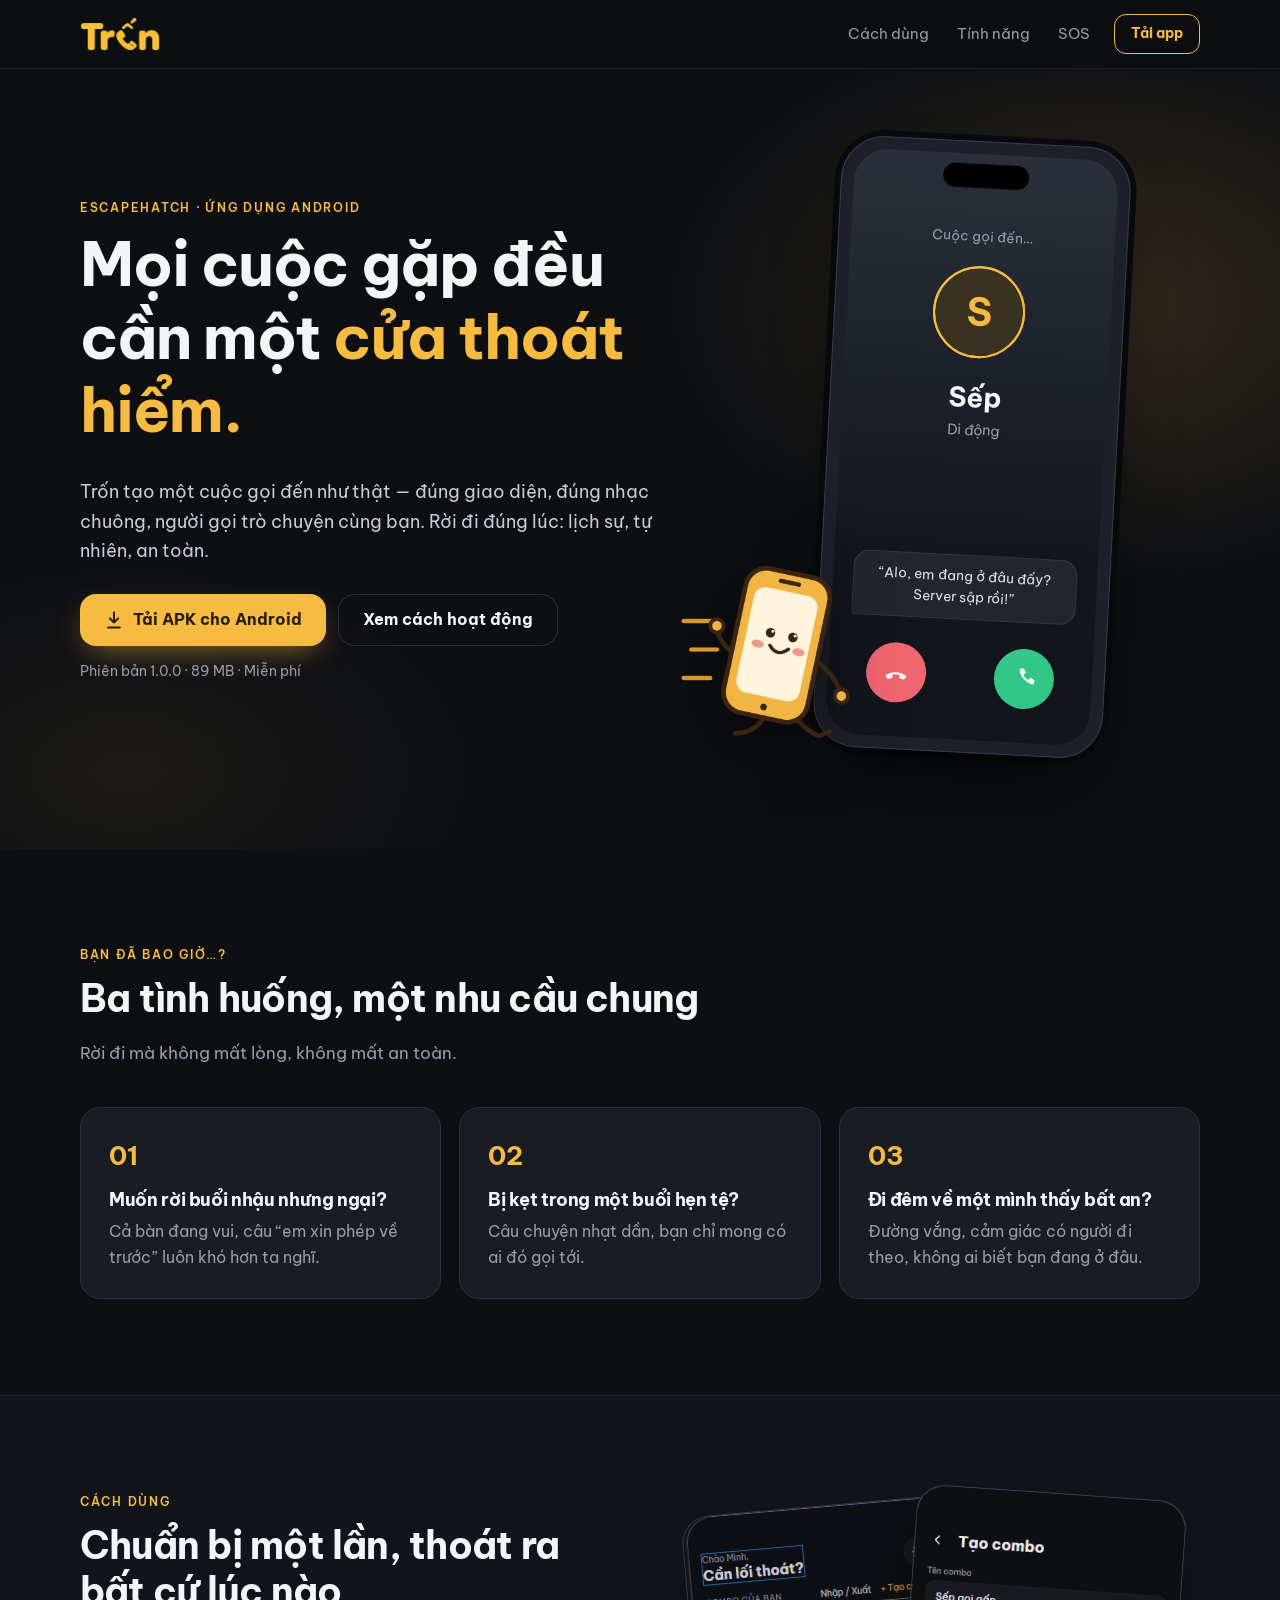
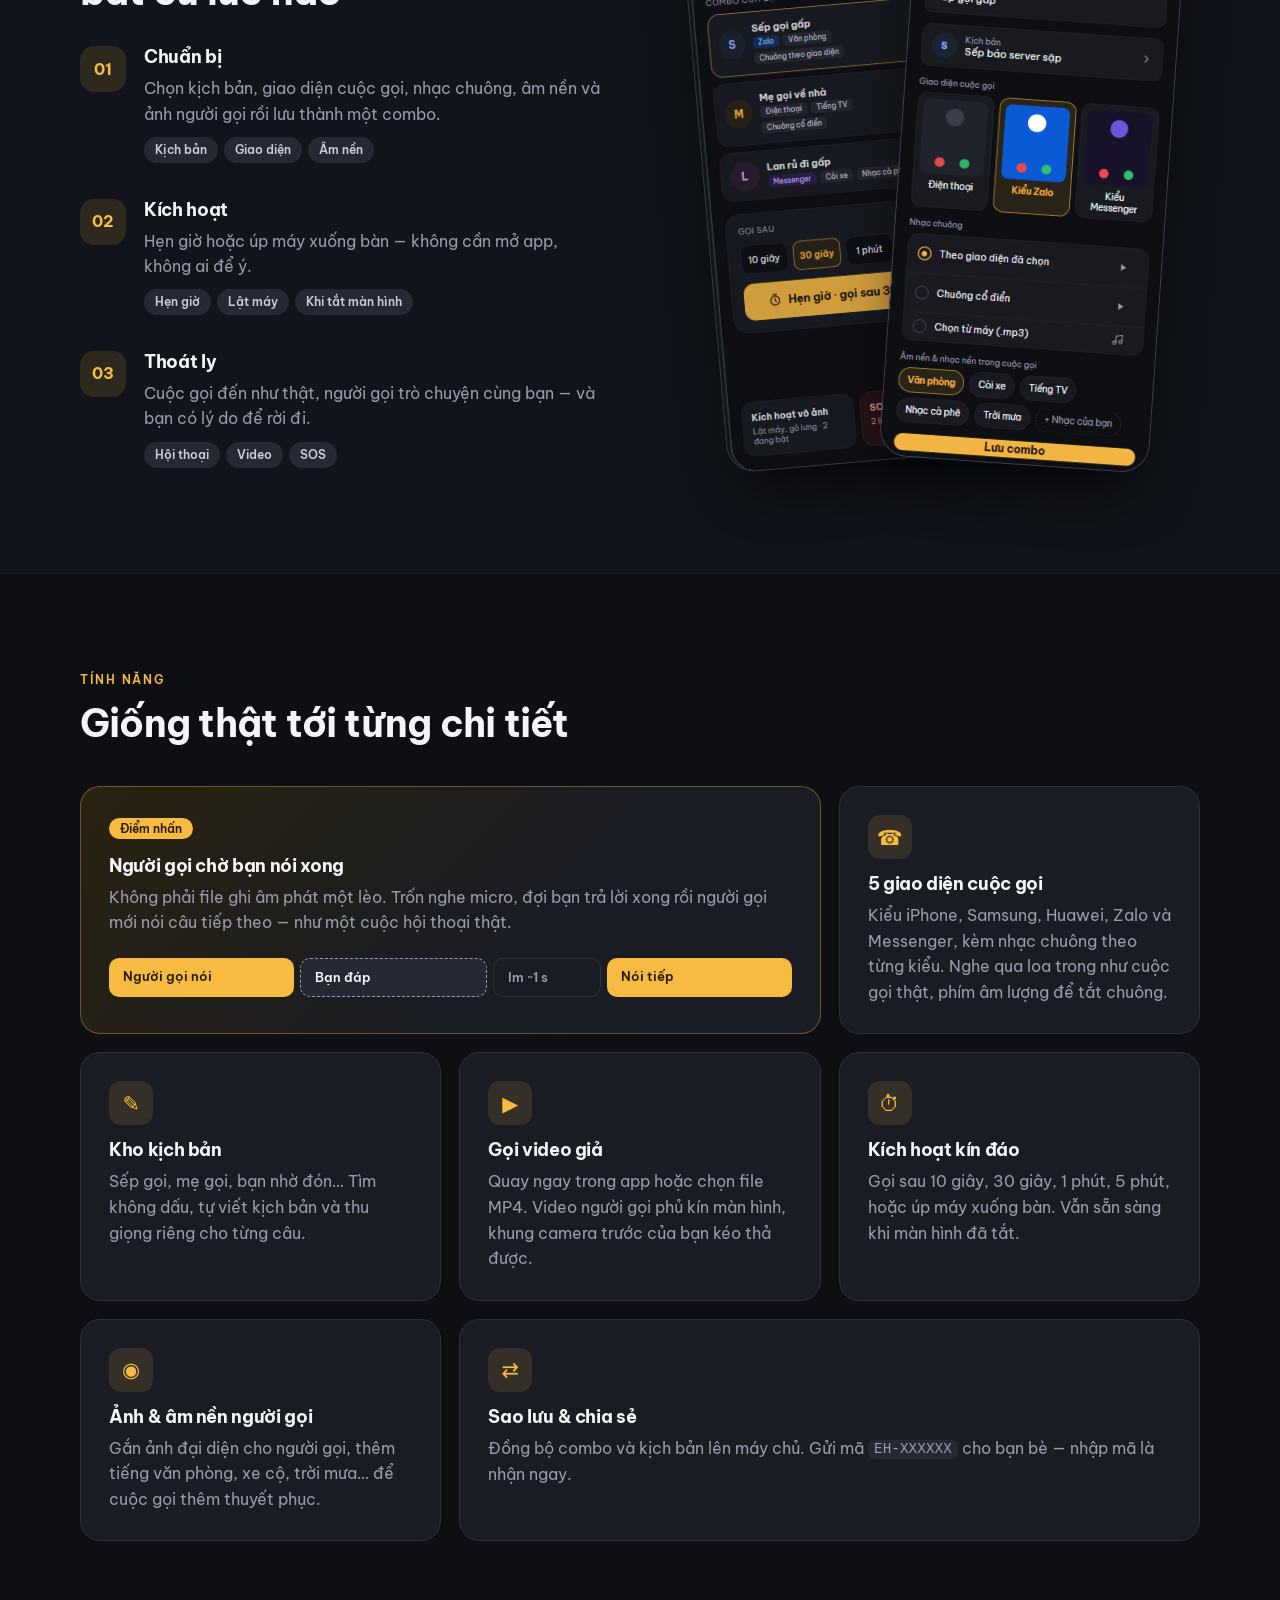
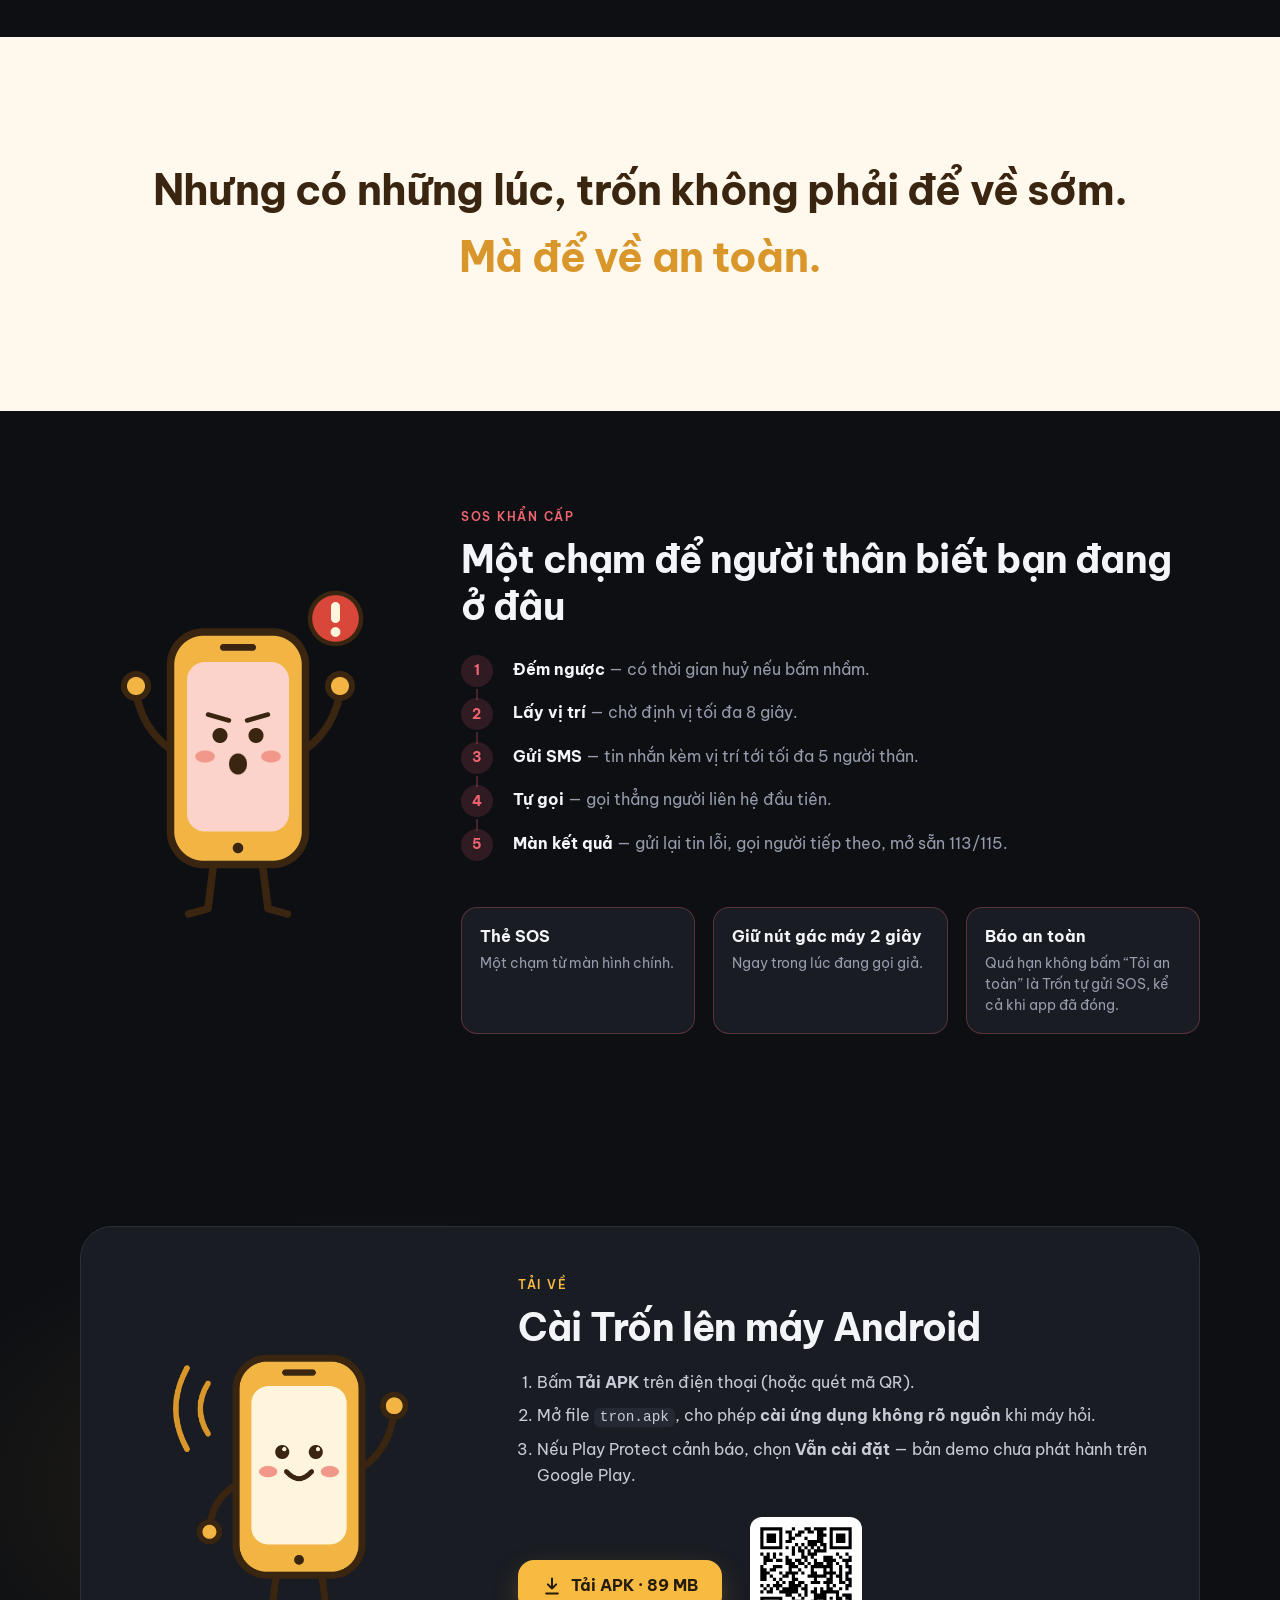
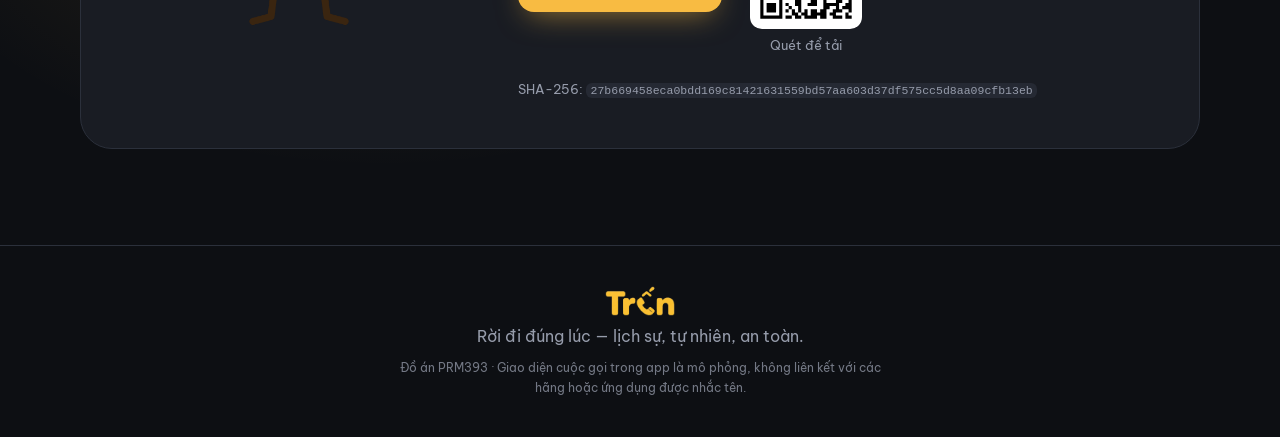
==== landing/index.html @ 30c56ebe "Add landing page with APK download and GitHub Pages workflow Co-Authored-By: Claude Opus 5.5 <norepl" ====
<!DOCTYPE html>
<html lang="vi">
<head>
  <meta charset="utf-8">
  <meta name="viewport" content="width=device-width, initial-scale=1">
  <title>Trốn — Mọi cuộc gặp đều cần một cửa thoát hiểm</title>
  <meta name="description" content="Trốn (EscapeHatch) mô phỏng cuộc gọi đến như thật để bạn rời đi đúng lúc — lịch sự, tự nhiên, an toàn. Tải APK cho Android.">
  <meta name="theme-color" content="#0D0F13">
  <meta property="og:title" content="Trốn — Mọi cuộc gặp đều cần một cửa thoát hiểm">
  <meta property="og:description" content="Cuộc gọi giả như thật, người gọi chờ bạn nói xong mới nói tiếp, kèm SOS khẩn cấp.">
  <meta property="og:image" content="assets/img/mascot-wave.png">
  <link rel="icon" type="image/png" href="assets/img/icon.png">
  <link rel="stylesheet" href="styles.css">
</head>
<body>
  <header class="nav">
    <div class="wrap nav__inner">
      <a href="#" class="nav__logo" aria-label="Trốn — về đầu trang"><img src="assets/img/logo.png" alt="Trốn" width="92" height="39"></a>
      <nav class="nav__links" aria-label="Mục chính">
        <a href="#cach-dung">Cách dùng</a>
        <a href="#tinh-nang">Tính năng</a>
        <a href="#sos">SOS</a>
      </nav>
      <a href="#tai-app" class="btn btn--outline btn--sm">Tải app</a>
    </div>
  </header>

  <main>
    <!-- HERO -->
    <section class="hero">
      <div class="wrap hero__inner">
        <div class="hero__copy">
          <p class="eyebrow">EscapeHatch · Ứng dụng Android</p>
          <h1>Mọi cuộc gặp đều cần một <span class="accent">cửa thoát hiểm.</span></h1>
          <p class="lead">Trốn tạo một cuộc gọi đến như thật — đúng giao diện, đúng nhạc chuông, người gọi trò chuyện cùng bạn. Rời đi đúng lúc: lịch sự, tự nhiên, an toàn.</p>
          <div class="hero__cta">
            <a href="downloads/tron.apk" class="btn btn--primary" download>
              <svg viewBox="0 0 24 24" aria-hidden="true"><path d="M12 3v12m0 0-5-5m5 5 5-5M5 21h14" /></svg>
              Tải APK cho Android
            </a>
            <a href="#cach-dung" class="btn btn--ghost">Xem cách hoạt động</a>
          </div>
          <p class="hero__meta">Phiên bản 1.0.0 · 89 MB · Miễn phí</p>
        </div>

        <div class="hero__visual" aria-hidden="true">
          <img class="hero__mascot" src="assets/img/mascot-run.png" alt="">
          <div class="phone">
            <div class="phone__notch"></div>
            <div class="call">
              <p class="call__label">Cuộc gọi đến…</p>
              <div class="call__avatar">S<span class="ring"></span><span class="ring ring--2"></span></div>
              <p class="call__name">Sếp</p>
              <p class="call__sub">Di động</p>
              <div class="call__bubble">“Alo, em đang ở đâu đấy? Server sập rồi!”</div>
              <div class="call__actions">
                <span class="call__btn call__btn--red"><svg viewBox="0 0 24 24"><path d="M3 15c5-4 13-4 18 0l-2 3-4-1v-3c-2-.6-4-.6-6 0v3l-4 1z"/></svg></span>
                <span class="call__btn call__btn--green"><svg viewBox="0 0 24 24"><path d="M3 15c5-4 13-4 18 0l-2 3-4-1v-3c-2-.6-4-.6-6 0v3l-4 1z"/></svg></span>
              </div>
            </div>
          </div>
        </div>
      </div>
    </section>

    <!-- PROBLEM -->
    <section class="section">
      <div class="wrap">
        <p class="eyebrow">Bạn đã bao giờ…?</p>
        <h2>Ba tình huống, một nhu cầu chung</h2>
        <p class="section__lead">Rời đi mà không mất lòng, không mất an toàn.</p>
        <div class="grid grid--3">
          <article class="card">
            <span class="card__num">01</span>
            <h3>Muốn rời buổi nhậu nhưng ngại?</h3>
            <p>Cả bàn đang vui, câu “em xin phép về trước” luôn khó hơn ta nghĩ.</p>
          </article>
          <article class="card">
            <span class="card__num">02</span>
            <h3>Bị kẹt trong một buổi hẹn tệ?</h3>
            <p>Câu chuyện nhạt dần, bạn chỉ mong có ai đó gọi tới.</p>
          </article>
          <article class="card">
            <span class="card__num">03</span>
            <h3>Đi đêm về một mình thấy bất an?</h3>
            <p>Đường vắng, cảm giác có người đi theo, không ai biết bạn đang ở đâu.</p>
          </article>
        </div>
      </div>
    </section>

    <!-- HOW IT WORKS -->
    <section class="section section--alt" id="cach-dung">
      <div class="wrap split">
        <div>
          <p class="eyebrow">Cách dùng</p>
          <h2>Chuẩn bị một lần, thoát ra bất cứ lúc nào</h2>
          <ol class="steps">
            <li>
              <span class="steps__num">01</span>
              <div>
                <h3>Chuẩn bị</h3>
                <p>Chọn kịch bản, giao diện cuộc gọi, nhạc chuông, âm nền và ảnh người gọi rồi lưu thành một combo.</p>
                <p class="chips"><span>Kịch bản</span><span>Giao diện</span><span>Âm nền</span></p>
              </div>
            </li>
            <li>
              <span class="steps__num">02</span>
              <div>
                <h3>Kích hoạt</h3>
                <p>Hẹn giờ hoặc úp máy xuống bàn — không cần mở app, không ai để ý.</p>
                <p class="chips"><span>Hẹn giờ</span><span>Lật máy</span><span>Khi tắt màn hình</span></p>
              </div>
            </li>
            <li>
              <span class="steps__num">03</span>
              <div>
                <h3>Thoát ly</h3>
                <p>Cuộc gọi đến như thật, người gọi trò chuyện cùng bạn — và bạn có lý do để rời đi.</p>
                <p class="chips"><span>Hội thoại</span><span>Video</span><span>SOS</span></p>
              </div>
            </li>
          </ol>
        </div>
        <div class="shots" aria-hidden="true">
          <img src="assets/img/screen-home.png" alt="" class="shot shot--back" loading="lazy">
          <img src="assets/img/screen-combo.png" alt="" class="shot shot--front" loading="lazy">
        </div>
      </div>
    </section>

    <!-- FEATURES -->
    <section class="section" id="tinh-nang">
      <div class="wrap">
        <p class="eyebrow">Tính năng</p>
        <h2>Giống thật tới từng chi tiết</h2>
        <div class="grid grid--3 features">
          <article class="card feature feature--wide">
            <span class="tag tag--gold">Điểm nhấn</span>
            <h3>Người gọi chờ bạn nói xong</h3>
            <p>Không phải file ghi âm phát một lèo. Trốn nghe micro, đợi bạn trả lời xong rồi người gọi mới nói câu tiếp theo — như một cuộc hội thoại thật.</p>
            <div class="wave" aria-hidden="true">
              <span class="wave__seg wave__seg--them">Người gọi nói</span>
              <span class="wave__seg wave__seg--you">Bạn đáp</span>
              <span class="wave__seg wave__seg--pause">Im ~1 s</span>
              <span class="wave__seg wave__seg--them">Nói tiếp</span>
            </div>
          </article>
          <article class="card feature">
            <span class="icon" aria-hidden="true">☎</span>
            <h3>5 giao diện cuộc gọi</h3>
            <p>Kiểu iPhone, Samsung, Huawei, Zalo và Messenger, kèm nhạc chuông theo từng kiểu. Nghe qua loa trong như cuộc gọi thật, phím âm lượng để tắt chuông.</p>
          </article>
          <article class="card feature">
            <span class="icon" aria-hidden="true">✎</span>
            <h3>Kho kịch bản</h3>
            <p>Sếp gọi, mẹ gọi, bạn nhờ đón… Tìm không dấu, tự viết kịch bản và thu giọng riêng cho từng câu.</p>
          </article>
          <article class="card feature">
            <span class="icon" aria-hidden="true">▶</span>
            <h3>Gọi video giả</h3>
            <p>Quay ngay trong app hoặc chọn file MP4. Video người gọi phủ kín màn hình, khung camera trước của bạn kéo thả được.</p>
          </article>
          <article class="card feature">
            <span class="icon" aria-hidden="true">⏱</span>
            <h3>Kích hoạt kín đáo</h3>
            <p>Gọi sau 10 giây, 30 giây, 1 phút, 5 phút, hoặc úp máy xuống bàn. Vẫn sẵn sàng khi màn hình đã tắt.</p>
          </article>
          <article class="card feature">
            <span class="icon" aria-hidden="true">◉</span>
            <h3>Ảnh &amp; âm nền người gọi</h3>
            <p>Gắn ảnh đại diện cho người gọi, thêm tiếng văn phòng, xe cộ, trời mưa… để cuộc gọi thêm thuyết phục.</p>
          </article>
          <article class="card feature feature--span2">
            <span class="icon" aria-hidden="true">⇄</span>
            <h3>Sao lưu &amp; chia sẻ</h3>
            <p>Đồng bộ combo và kịch bản lên máy chủ. Gửi mã <code>EH-XXXXXX</code> cho bạn bè — nhập mã là nhận ngay.</p>
          </article>
        </div>
      </div>
    </section>

    <!-- INTERLUDE -->
    <section class="interlude">
      <div class="wrap">
        <p>Nhưng có những lúc, trốn không phải để về sớm.</p>
        <p class="accent">Mà để về an toàn.</p>
      </div>
    </section>

    <!-- SOS -->
    <section class="section" id="sos">
      <div class="wrap split split--sos">
        <img src="assets/img/mascot-sos.png" alt="" class="sos__mascot" loading="lazy">
        <div>
          <p class="eyebrow eyebrow--red">SOS khẩn cấp</p>
          <h2>Một chạm để người thân biết bạn đang ở đâu</h2>
          <ol class="timeline">
            <li><b>Đếm ngược</b> — có thời gian huỷ nếu bấm nhầm.</li>
            <li><b>Lấy vị trí</b> — chờ định vị tối đa 8 giây.</li>
            <li><b>Gửi SMS</b> — tin nhắn kèm vị trí tới tối đa 5 người thân.</li>
            <li><b>Tự gọi</b> — gọi thẳng người liên hệ đầu tiên.</li>
            <li><b>Màn kết quả</b> — gửi lại tin lỗi, gọi người tiếp theo, mở sẵn 113/115.</li>
          </ol>
          <div class="grid grid--3 triggers">
            <div class="mini"><b>Thẻ SOS</b><span>Một chạm từ màn hình chính.</span></div>
            <div class="mini"><b>Giữ nút gác máy 2 giây</b><span>Ngay trong lúc đang gọi giả.</span></div>
            <div class="mini"><b>Báo an toàn</b><span>Quá hạn không bấm “Tôi an toàn” là Trốn tự gửi SOS, kể cả khi app đã đóng.</span></div>
          </div>
        </div>
      </div>
    </section>

    <!-- DOWNLOAD -->
    <section class="section download" id="tai-app">
      <div class="wrap download__inner">
        <img src="assets/img/mascot-wave.png" alt="" class="download__mascot" loading="lazy">
        <div class="download__copy">
          <p class="eyebrow">Tải về</p>
          <h2>Cài Trốn lên máy Android</h2>
          <ol class="install">
            <li>Bấm <b>Tải APK</b> trên điện thoại (hoặc quét mã QR).</li>
            <li>Mở file <code>tron.apk</code>, cho phép <b>cài ứng dụng không rõ nguồn</b> khi máy hỏi.</li>
            <li>Nếu Play Protect cảnh báo, chọn <b>Vẫn cài đặt</b> — bản demo chưa phát hành trên Google Play.</li>
          </ol>
          <div class="download__row">
            <a href="downloads/tron.apk" class="btn btn--primary" download>
              <svg viewBox="0 0 24 24" aria-hidden="true"><path d="M12 3v12m0 0-5-5m5 5 5-5M5 21h14" /></svg>
              Tải APK · 89 MB
            </a>
            <figure class="qr">
              <img src="assets/img/qr.svg" alt="Mã QR mở trang tải Trốn" width="112" height="112">
              <figcaption>Quét để tải</figcaption>
            </figure>
          </div>
          <p class="sha">SHA-256: <code>27b669458eca0bdd169c81421631559bd57aa603d37df575cc5d8aa09cfb13eb</code></p>
        </div>
      </div>
    </section>
  </main>

  <footer class="footer">
    <div class="wrap footer__inner">
      <img src="assets/img/logo.png" alt="Trốn" width="70" height="30">
      <p>Rời đi đúng lúc — lịch sự, tự nhiên, an toàn.</p>
      <p class="footer__small">Đồ án PRM393 · Giao diện cuộc gọi trong app là mô phỏng, không liên kết với các hãng hoặc ứng dụng được nhắc tên.</p>
    </div>
  </footer>
</body>
</html>
---- landing/styles.css ----
/* Màu và font lấy từ app: lib/app/theme/app_colors.dart, BeVietnamPro trong assets/fonts. */
@font-face { font-family: "Be Vietnam Pro"; src: url("assets/fonts/be-vietnam-pro-regular.ttf") format("truetype"); font-weight: 400; font-display: swap; }
@font-face { font-family: "Be Vietnam Pro"; src: url("assets/fonts/be-vietnam-pro-medium.ttf") format("truetype"); font-weight: 500; font-display: swap; }
@font-face { font-family: "Be Vietnam Pro"; src: url("assets/fonts/be-vietnam-pro-semibold.ttf") format("truetype"); font-weight: 600; font-display: swap; }
@font-face { font-family: "Be Vietnam Pro"; src: url("assets/fonts/be-vietnam-pro-bold.ttf") format("truetype"); font-weight: 700 800; font-display: swap; }

:root {
  --bg: #0d0f13;
  --surface: #191c23;
  --elevated: #252933;
  --border: #2b303b;
  --accent: #f8bb42;
  --accent-deep: #d9962a;
  --on-accent: #241b08;
  --cream: #fff8ec;
  --text: #f4f5f8;
  --muted: #969cab;
  --red: #ef6570;
  --green: #33c787;
  --radius: 20px;
}

* { box-sizing: border-box; }
html { scroll-behavior: smooth; }
body {
  margin: 0;
  background: var(--bg);
  color: var(--text);
  font-family: "Be Vietnam Pro", Roboto, system-ui, sans-serif;
  line-height: 1.6;
  -webkit-font-smoothing: antialiased;
}
img { max-width: 100%; display: block; }
a { color: inherit; }
code {
  font-family: ui-monospace, "Cascadia Code", Consolas, monospace;
  font-size: .9em;
  background: var(--elevated);
  padding: .1em .4em;
  border-radius: 6px;
  word-break: break-all;
}
h1, h2, h3 { line-height: 1.2; margin: 0 0 .5em; letter-spacing: -.02em; }
h1 { font-size: clamp(2.2rem, 5.5vw, 3.8rem); font-weight: 800; }
h2 { font-size: clamp(1.6rem, 3.4vw, 2.4rem); font-weight: 800; }
h3 { font-size: 1.1rem; font-weight: 700; }
p { margin: 0 0 1em; }
.accent { color: var(--accent); }

.wrap { width: min(1120px, 100% - 40px); margin-inline: auto; }

.eyebrow {
  font-size: .78rem;
  font-weight: 600;
  letter-spacing: .14em;
  text-transform: uppercase;
  color: var(--accent);
  margin-bottom: .8em;
}
.eyebrow--red { color: var(--red); }

/* Buttons */
.btn {
  display: inline-flex;
  align-items: center;
  gap: .55em;
  min-height: 52px;
  padding: 0 1.5em;
  border-radius: 16px;
  font: inherit;
  font-weight: 700;
  text-decoration: none;
  transition: transform .15s, background .15s, border-color .15s;
}
.btn:hover { transform: translateY(-2px); }
.btn svg { width: 20px; height: 20px; fill: none; stroke: currentColor; stroke-width: 2.4; stroke-linecap: round; stroke-linejoin: round; }
.btn--primary { background: var(--accent); color: var(--on-accent); box-shadow: 0 10px 30px -10px rgba(248, 187, 66, .6); }
.btn--primary:hover { background: #ffc85c; }
.btn--ghost { color: var(--text); border: 1px solid var(--border); }
.btn--ghost:hover { border-color: var(--muted); }
.btn--outline { color: var(--accent); border: 1.5px solid var(--accent); }
.btn--sm { min-height: 40px; padding: 0 1.1em; border-radius: 12px; font-size: .9rem; }

/* Nav */
.nav {
  position: sticky;
  top: 0;
  z-index: 10;
  background: rgba(13, 15, 19, .82);
  backdrop-filter: blur(12px);
  border-bottom: 1px solid rgba(43, 48, 59, .6);
}
.nav__inner { display: flex; align-items: center; gap: 24px; height: 68px; }
.nav__logo img { height: 34px; width: auto; }
.nav__links { display: flex; gap: 28px; margin-left: auto; font-size: .95rem; color: var(--muted); }
.nav__links a { text-decoration: none; }
.nav__links a:hover { color: var(--text); }

/* Hero */
.hero {
  position: relative;
  overflow: hidden;
  padding: 72px 0 96px;
  background:
    radial-gradient(600px 400px at 85% 30%, rgba(248, 187, 66, .16), transparent 70%),
    radial-gradient(500px 300px at 10% 90%, rgba(248, 187, 66, .06), transparent 70%);
}
.hero__inner { display: grid; grid-template-columns: 1.15fr .85fr; gap: 48px; align-items: center; }
.lead { font-size: 1.15rem; color: #c8ccd6; max-width: 34em; }
.hero__cta { display: flex; flex-wrap: wrap; gap: 12px; margin: 28px 0 14px; }
.hero__meta { font-size: .88rem; color: var(--muted); }

.hero__visual { position: relative; justify-self: center; }
.hero__mascot {
  position: absolute;
  width: 190px;
  left: -150px;
  bottom: -20px;
  z-index: 2;
  filter: drop-shadow(0 18px 30px rgba(0, 0, 0, .5));
  animation: bob 3s ease-in-out infinite;
}
@keyframes bob { 50% { transform: translateY(-10px) rotate(-2deg); } }

.phone {
  width: 290px;
  aspect-ratio: 9 / 19;
  border-radius: 44px;
  padding: 12px;
  background: #1d2028;
  border: 1px solid #3a3f4b;
  box-shadow: 0 40px 80px -30px rgba(0, 0, 0, .9), 0 0 0 6px #0a0b0e;
  position: relative;
  transform: rotate(3deg);
}
.phone__notch {
  position: absolute; top: 22px; left: 50%; translate: -50% 0;
  width: 86px; height: 24px; border-radius: 20px; background: #000; z-index: 1;
}
.call {
  height: 100%;
  border-radius: 34px;
  background: linear-gradient(180deg, #2a2f3b 0%, #12151b 70%);
  display: flex; flex-direction: column; align-items: center;
  padding: 72px 20px 34px;
  text-align: center;
}
.call__label { color: var(--muted); font-size: .85rem; margin-bottom: 18px; }
.call__avatar {
  position: relative;
  width: 92px; height: 92px; border-radius: 50%;
  display: grid; place-items: center;
  background: #3a3220; color: var(--accent);
  font-size: 2.4rem; font-weight: 700;
}
.ring {
  position: absolute; inset: 0; border-radius: 50%;
  border: 2px solid var(--accent);
  animation: ring 2s ease-out infinite;
}
.ring--2 { animation-delay: 1s; }
@keyframes ring { from { transform: scale(1); opacity: .7; } to { transform: scale(1.8); opacity: 0; } }
.call__name { font-size: 1.7rem; font-weight: 700; margin: 18px 0 0; }
.call__sub { color: var(--muted); font-size: .9rem; }
.call__bubble {
  margin-top: auto;
  background: rgba(255, 255, 255, .07);
  border: 1px solid rgba(255, 255, 255, .08);
  border-radius: 16px 16px 16px 4px;
  padding: 10px 14px;
  font-size: .85rem;
  color: #dfe2e8;
}
.call__actions { display: flex; justify-content: space-between; width: 100%; padding: 26px 18px 0; }
.call__btn { width: 60px; height: 60px; border-radius: 50%; display: grid; place-items: center; }
.call__btn svg { width: 28px; height: 28px; fill: #fff; }
.call__btn--red { background: var(--red); }
.call__btn--green { background: var(--green); animation: shake 1.6s ease-in-out infinite; }
.call__btn--green svg { transform: rotate(-135deg); }
@keyframes shake { 0%, 60%, 100% { transform: none; } 65%, 75%, 85% { transform: rotate(-12deg); } 70%, 80%, 90% { transform: rotate(12deg); } }

/* Sections */
.section { padding: 96px 0; }
.section--alt { background: #11141a; border-block: 1px solid #1c2028; }
.section__lead { color: var(--muted); font-size: 1.05rem; margin-bottom: 40px; }

.grid { display: grid; gap: 18px; }
.grid--3 { grid-template-columns: repeat(3, 1fr); }

.card {
  background: var(--surface);
  border: 1px solid var(--border);
  border-radius: var(--radius);
  padding: 28px;
  transition: border-color .2s, transform .2s;
}
.card:hover { border-color: rgba(248, 187, 66, .5); transform: translateY(-3px); }
.card p { color: var(--muted); margin: 0; }
.card__num { display: block; color: var(--accent); font-weight: 800; font-size: 1.6rem; margin-bottom: 12px; }

.split { display: grid; grid-template-columns: 1fr 1fr; gap: 64px; align-items: center; }

.steps { list-style: none; padding: 0; margin: 32px 0 0; display: grid; gap: 26px; }
.steps li { display: flex; gap: 18px; }
.steps__num {
  flex: none; width: 46px; height: 46px; border-radius: 14px;
  display: grid; place-items: center;
  background: rgba(248, 187, 66, .12); color: var(--accent); font-weight: 800;
}
.steps p { color: var(--muted); margin-bottom: .6em; }
.chips { display: flex; flex-wrap: wrap; gap: 6px; }
.chips span, .tag {
  font-size: .78rem; font-weight: 600;
  padding: 3px 11px; border-radius: 999px;
  background: var(--elevated); color: #c8ccd6;
}
.tag--gold { background: var(--accent); color: var(--on-accent); }

.shots { position: relative; height: 560px; }
.shot {
  position: absolute; width: 270px; border-radius: 28px;
  border: 1px solid #3a3f4b;
  box-shadow: 0 30px 60px -20px rgba(0, 0, 0, .85);
}
.shot--back { left: 6%; top: 0; transform: rotate(-5deg); opacity: .85; }
.shot--front { right: 6%; bottom: 0; transform: rotate(4deg); }

/* Features */
.features { margin-top: 40px; }
.feature--wide { grid-column: span 2; background: linear-gradient(135deg, #2a2210 0%, var(--surface) 60%); border-color: rgba(248, 187, 66, .35); }
.feature--span2 { grid-column: span 2; }
.feature h3 { margin-top: 14px; }
.icon {
  width: 44px; height: 44px; border-radius: 12px;
  display: grid; place-items: center;
  background: rgba(248, 187, 66, .12); color: var(--accent); font-size: 1.3rem;
}
.wave { display: flex; gap: 6px; margin-top: 22px; flex-wrap: wrap; }
.wave__seg { padding: 8px 14px; border-radius: 10px; font-size: .82rem; font-weight: 600; }
.wave__seg--them { background: var(--accent); color: var(--on-accent); flex: 2; }
.wave__seg--you { background: var(--elevated); color: var(--text); flex: 2; border: 1.5px dashed var(--muted); }
.wave__seg--pause { background: transparent; color: var(--muted); border: 1px solid var(--border); flex: 1; }

/* Interlude */
.interlude {
  padding: 120px 0;
  text-align: center;
  background: var(--cream);
  color: #3a2510;
}
.interlude p { font-size: clamp(1.5rem, 3.6vw, 2.6rem); font-weight: 700; margin: 0; letter-spacing: -.02em; }
.interlude .accent { color: var(--accent-deep); }

/* SOS */
.split--sos { grid-template-columns: .6fr 1.4fr; }
.sos__mascot { width: 100%; max-width: 300px; justify-self: center; }
.timeline { list-style: none; counter-reset: s; padding: 0; margin: 28px 0 32px; }
.timeline li {
  counter-increment: s;
  position: relative;
  padding: 0 0 18px 52px;
  color: var(--muted);
}
.timeline li b { color: var(--text); }
.timeline li::before {
  content: counter(s);
  position: absolute; left: 0; top: -2px;
  width: 32px; height: 32px; border-radius: 50%;
  display: grid; place-items: center;
  background: rgba(239, 101, 112, .15); color: var(--red); font-weight: 700; font-size: .9rem;
}
.timeline li:not(:last-child)::after {
  content: ""; position: absolute; left: 15px; top: 32px; bottom: 0;
  width: 2px; background: rgba(239, 101, 112, .25);
}
.mini {
  background: var(--surface); border: 1px solid rgba(239, 101, 112, .3);
  border-radius: 16px; padding: 16px 18px;
  display: flex; flex-direction: column; gap: 4px;
}
.mini span { color: var(--muted); font-size: .88rem; line-height: 1.5; }

/* Download */
.download { background: radial-gradient(700px 400px at 30% 50%, rgba(248, 187, 66, .12), transparent 70%); }
.download__inner {
  display: grid; grid-template-columns: .7fr 1.3fr; gap: 48px; align-items: center;
  background: var(--surface); border: 1px solid var(--border);
  border-radius: 32px; padding: 48px;
}
.download__mascot { width: 100%; max-width: 280px; justify-self: center; }
.install { color: #c8ccd6; padding-left: 1.2em; margin: 18px 0 28px; }
.install li { margin-bottom: .5em; }
.download__row { display: flex; align-items: center; gap: 28px; flex-wrap: wrap; }
.qr { margin: 0; text-align: center; }
.qr img { width: 112px; height: 112px; border-radius: 12px; background: #fff; padding: 4px; }
.qr figcaption { font-size: .8rem; color: var(--muted); margin-top: 6px; }
.sha { margin: 24px 0 0; font-size: .8rem; color: var(--muted); }

/* Footer */
.footer { border-top: 1px solid var(--border); padding: 40px 0; }
.footer__inner { display: flex; flex-direction: column; align-items: center; gap: 8px; text-align: center; color: var(--muted); }
.footer__inner p { margin: 0; }
.footer__small { font-size: .78rem; opacity: .75; max-width: 40em; }

/* Responsive */
@media (max-width: 920px) {
  .hero__inner, .split, .split--sos, .download__inner { grid-template-columns: 1fr; }
  .hero { padding-top: 48px; }
  .hero__mascot { width: 130px; left: -70px; }
  .grid--3 { grid-template-columns: 1fr 1fr; }
  .feature--wide { grid-column: span 2; }
  .feature--span2 { grid-column: auto; }
  .shots { height: 480px; max-width: 520px; width: 100%; margin-inline: auto; }
  .shot { width: 230px; }
  .sos__mascot, .download__mascot { max-width: 200px; }
  .download__inner { padding: 32px 24px; }
}
@media (max-width: 600px) {
  .nav__links { display: none; }
  .nav__inner { justify-content: space-between; }
  .grid--3 { grid-template-columns: 1fr; }
  .feature--wide { grid-column: auto; }
  .section { padding: 72px 0; }
  .phone { width: 250px; }
  .hero__mascot { width: 110px; left: -40px; bottom: -30px; }
  .shots { height: 400px; }
  .shot { width: 190px; }
  .shot--back { left: 0; }
  .shot--front { right: 0; }
  .btn { width: 100%; justify-content: center; }
  .nav .btn { width: auto; }
}
@media (prefers-reduced-motion: reduce) {
  *, *::before, *::after { animation: none !important; transition: none !important; }
  html { scroll-behavior: auto; }
}
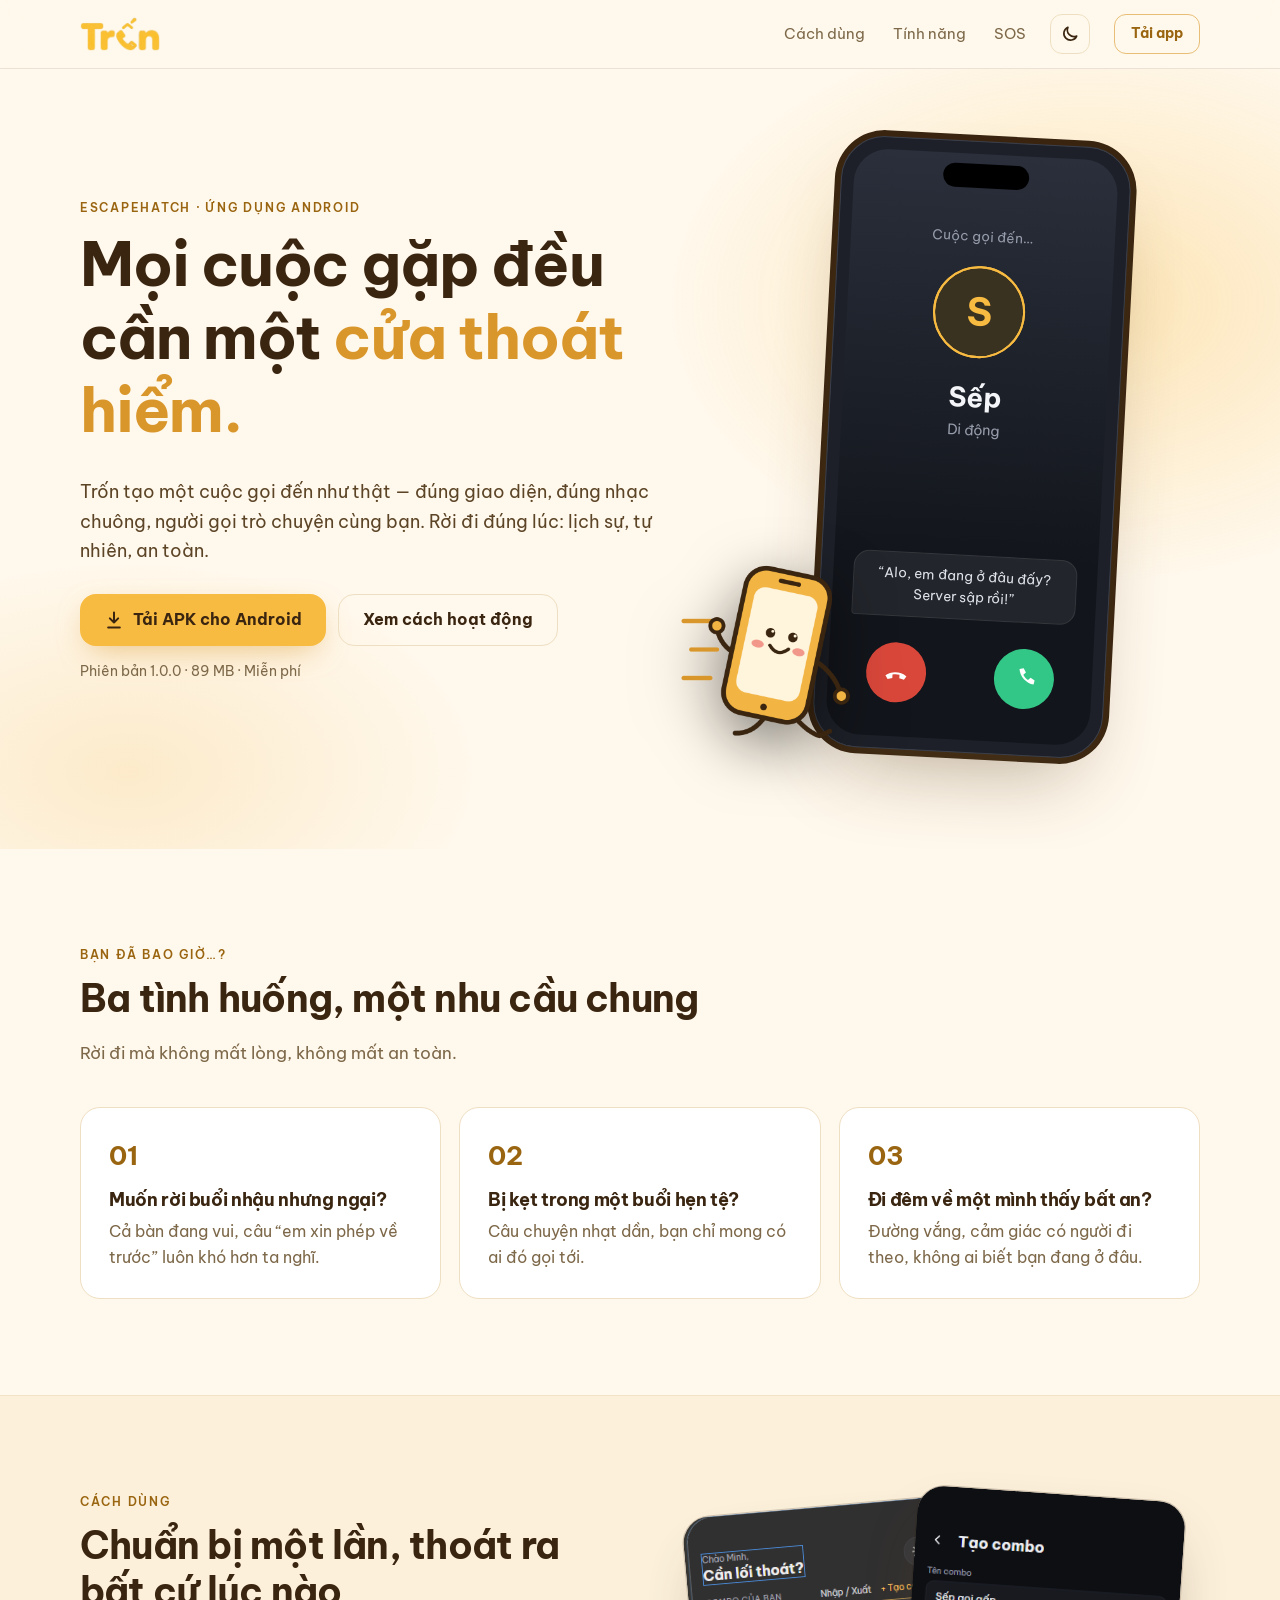
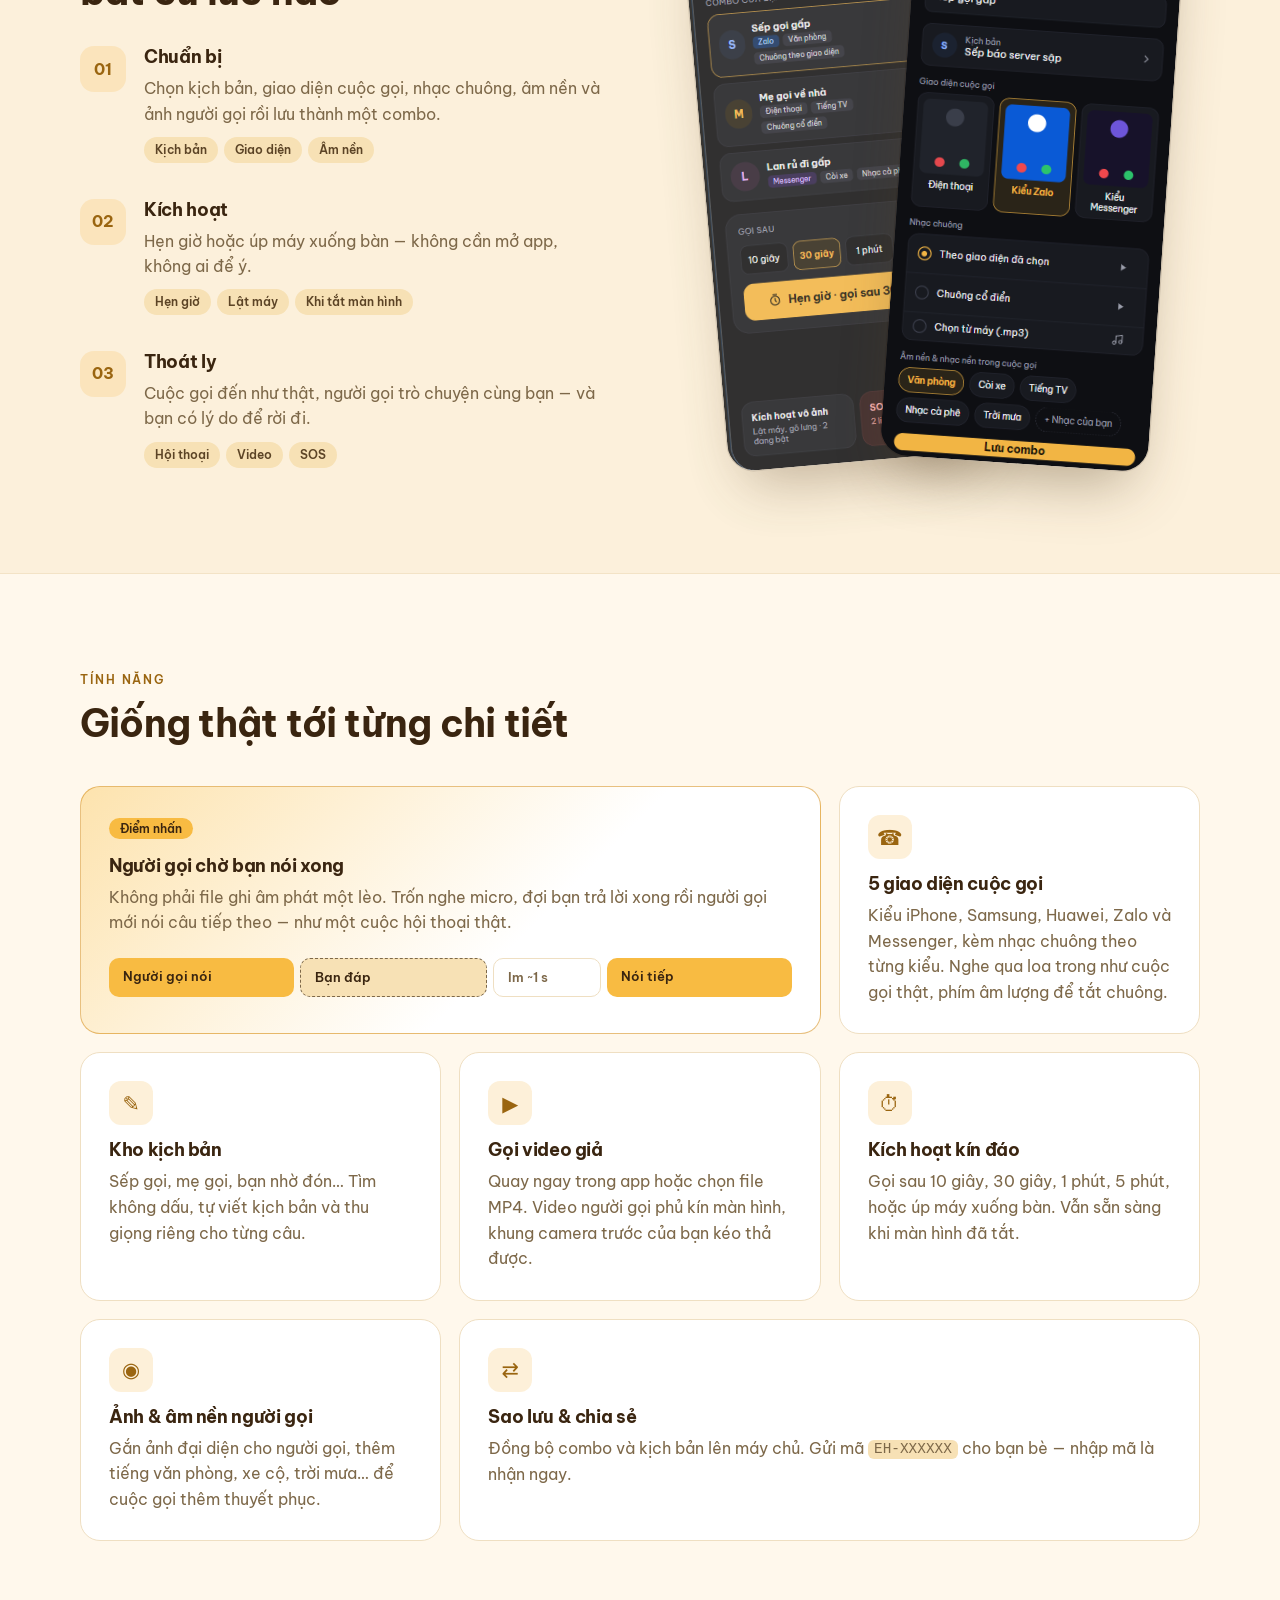
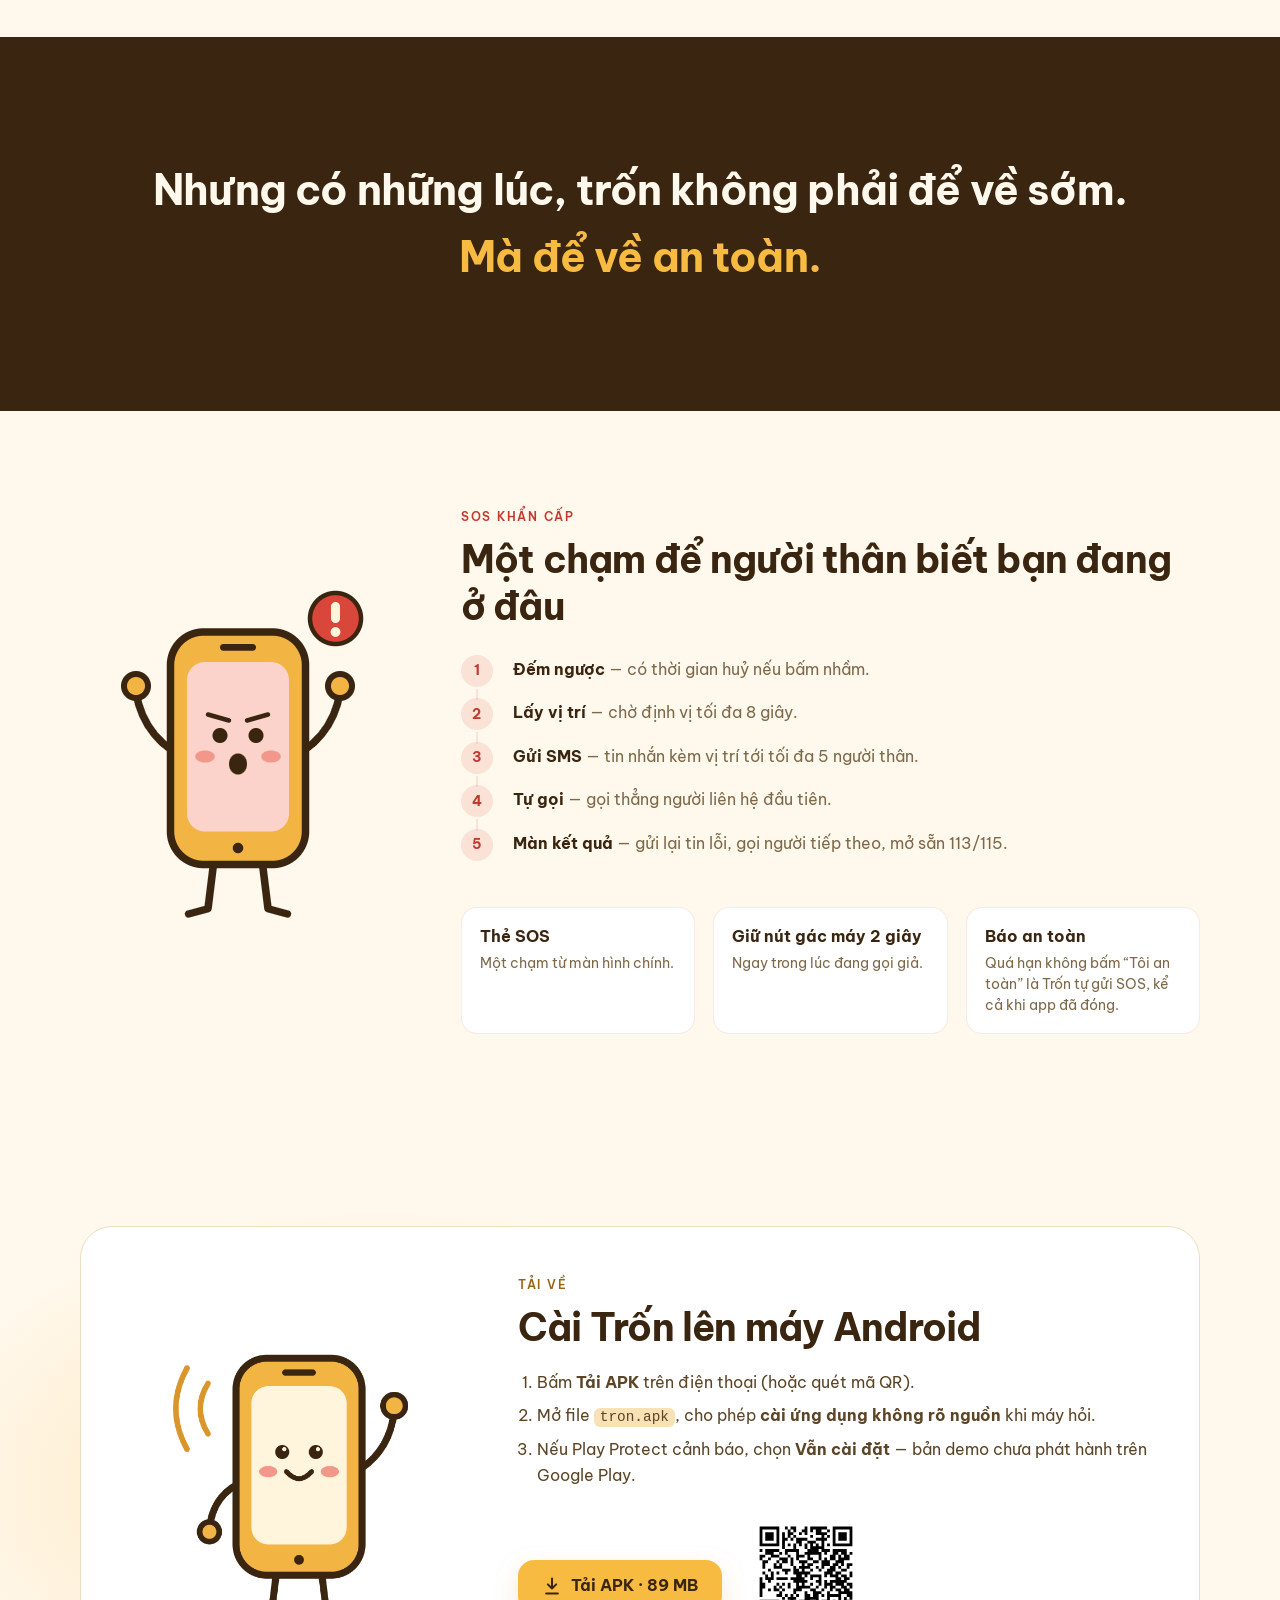
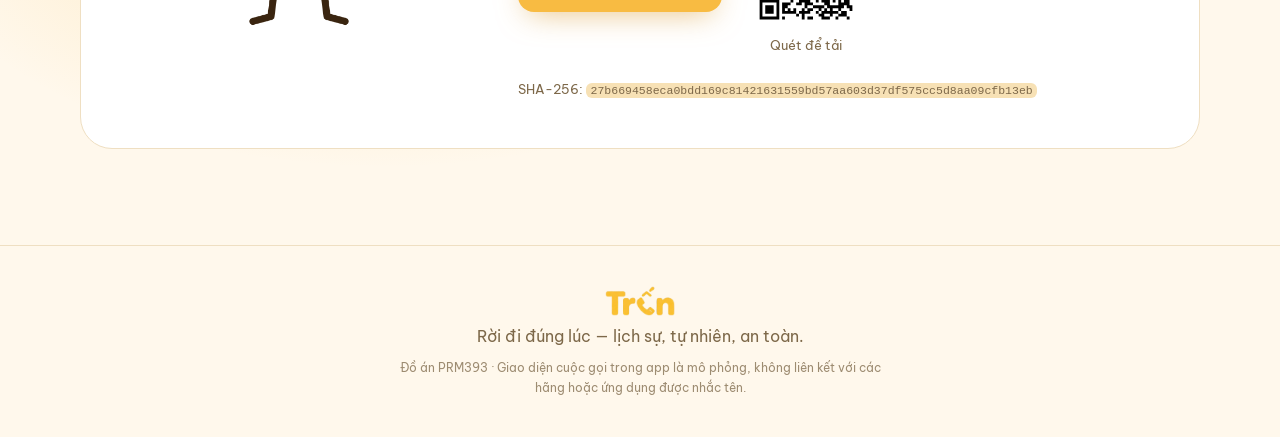
==== commit 37b22d33: "Add light and dark mode to landing page Co-Authored-By: Claude Opus 5.5 <noreply@anthropic.com>" ====
--- a/landing/index.html
+++ b/landing/index.html
@@ -10,6 +10,15 @@
   <meta property="og:description" content="Cuộc gọi giả như thật, người gọi chờ bạn nói xong mới nói tiếp, kèm SOS khẩn cấp.">
   <meta property="og:image" content="assets/img/mascot-wave.png">
   <link rel="icon" type="image/png" href="assets/img/icon.png">
+  <script>
+    // Chọn giao diện trước khi vẽ trang để không bị nháy: lựa chọn đã lưu, nếu chưa có thì theo máy.
+    (function () {
+      var saved = null;
+      try { saved = localStorage.getItem('tron-theme'); } catch (e) {}
+      var theme = saved || (matchMedia('(prefers-color-scheme: light)').matches ? 'light' : 'dark');
+      document.documentElement.dataset.theme = theme;
+    })();
+  </script>
   <link rel="stylesheet" href="styles.css">
 </head>
 <body>
@@ -21,6 +30,10 @@
         <a href="#tinh-nang">Tính năng</a>
         <a href="#sos">SOS</a>
       </nav>
+      <button type="button" class="theme-toggle" id="theme-toggle" aria-label="Đổi giao diện sáng/tối">
+        <svg class="i-moon" viewBox="0 0 24 24" aria-hidden="true"><path d="M20 14.5A8 8 0 0 1 9.5 4a8 8 0 1 0 10.5 10.5z"/></svg>
+        <svg class="i-sun" viewBox="0 0 24 24" aria-hidden="true"><circle cx="12" cy="12" r="4"/><path d="M12 2v2M12 20v2M4.9 4.9l1.4 1.4M17.7 17.7l1.4 1.4M2 12h2M20 12h2M4.9 19.1l1.4-1.4M17.7 6.3l1.4-1.4"/></svg>
+      </button>
       <a href="#tai-app" class="btn btn--outline btn--sm">Tải app</a>
     </div>
   </header>
@@ -246,5 +259,29 @@
       <p class="footer__small">Đồ án PRM393 · Giao diện cuộc gọi trong app là mô phỏng, không liên kết với các hãng hoặc ứng dụng được nhắc tên.</p>
     </div>
   </footer>
+  <script>
+    (function () {
+      var root = document.documentElement;
+      var meta = document.querySelector('meta[name="theme-color"]');
+      var btn = document.getElementById('theme-toggle');
+      function apply(theme, save) {
+        root.dataset.theme = theme;
+        meta.content = theme === 'light' ? '#FFF8EC' : '#0D0F13';
+        btn.setAttribute('aria-pressed', theme === 'light');
+        btn.title = theme === 'light' ? 'Chuyển sang giao diện tối' : 'Chuyển sang giao diện sáng';
+        if (save) { try { localStorage.setItem('tron-theme', theme); } catch (e) {} }
+      }
+      apply(root.dataset.theme, false);
+      btn.addEventListener('click', function () {
+        apply(root.dataset.theme === 'light' ? 'dark' : 'light', true);
+      });
+      // Chưa tự chọn thì đổi theo máy khi máy đổi chế độ.
+      matchMedia('(prefers-color-scheme: light)').addEventListener('change', function (e) {
+        var saved = null;
+        try { saved = localStorage.getItem('tron-theme'); } catch (err) {}
+        if (!saved) apply(e.matches ? 'light' : 'dark', false);
+      });
+    })();
+  </script>
 </body>
 </html>
--- a/landing/styles.css
+++ b/landing/styles.css
@@ -4,26 +4,111 @@
 @font-face { font-family: "Be Vietnam Pro"; src: url("assets/fonts/be-vietnam-pro-semibold.ttf") format("truetype"); font-weight: 600; font-display: swap; }
 @font-face { font-family: "Be Vietnam Pro"; src: url("assets/fonts/be-vietnam-pro-bold.ttf") format("truetype"); font-weight: 700 800; font-display: swap; }
 
-:root {
+:root,
+[data-theme="dark"] {
   --bg: #0d0f13;
   --surface: #191c23;
   --elevated: #252933;
   --border: #2b303b;
   --accent: #f8bb42;
-  --accent-deep: #d9962a;
+  --accent-hover: #ffc85c;
+  --accent-ink: #f8bb42;
+  --accent-soft: rgba(248, 187, 66, .12);
+  --accent-line: rgba(248, 187, 66, .5);
+  --glow: rgba(248, 187, 66, .16);
   --on-accent: #241b08;
-  --cream: #fff8ec;
   --text: #f4f5f8;
+  --text-soft: #c8ccd6;
   --muted: #969cab;
   --red: #ef6570;
+  --red-ink: #ef6570;
+  --red-soft: rgba(239, 101, 112, .15);
   --green: #33c787;
+  --nav-bg: rgba(13, 15, 19, .82);
+  --nav-border: rgba(43, 48, 59, .6);
+  --alt-bg: #11141a;
+  --alt-border: #1c2028;
+  --wide-from: #2a2210;
+  --shot-border: #3a3f4b;
+  --shadow: rgba(0, 0, 0, .85);
+  --interlude-bg: #fff8ec;
+  --interlude-text: #3a2510;
+  --interlude-accent: #d9962a;
+  color-scheme: dark;
   --radius: 20px;
+}
+
+/* Sáng: bộ màu kem / nâu / vàng của thương hiệu (slide thuyết trình, mascot). */
+[data-theme="light"] {
+  --bg: #fff8ec;
+  --surface: #ffffff;
+  --elevated: #f7e1b5;
+  --border: #efdfc2;
+  --accent: #f8bb42;
+  --accent-hover: #f2b544;
+  --accent-ink: #9a6510;
+  --accent-soft: rgba(242, 181, 68, .2);
+  --accent-line: rgba(217, 150, 42, .6);
+  --glow: rgba(248, 187, 66, .32);
+  --on-accent: #3a2510;
+  --text: #3a2510;
+  --text-soft: #5c4426;
+  --muted: #7d6849;
+  --red: #d9473a;
+  --red-ink: #c23a2e;
+  --red-soft: rgba(217, 71, 58, .12);
+  --green: #33c787;
+  --nav-bg: rgba(255, 248, 236, .86);
+  --nav-border: rgba(58, 37, 16, .1);
+  --alt-bg: #fcf0db;
+  --alt-border: #f3e3c6;
+  --wide-from: #fde3ae;
+  --shot-border: rgba(58, 37, 16, .25);
+  --shadow: rgba(92, 68, 38, .45);
+  --interlude-bg: #3a2510;
+  --interlude-text: #fff8ec;
+  --interlude-accent: #f8bb42;
+  color-scheme: light;
+}
+@media (prefers-color-scheme: light) {
+  :root:not([data-theme]) {
+    --bg: #fff8ec;
+    --surface: #ffffff;
+    --elevated: #f7e1b5;
+    --border: #efdfc2;
+    --accent: #f8bb42;
+    --accent-hover: #f2b544;
+    --accent-ink: #9a6510;
+    --accent-soft: rgba(242, 181, 68, .2);
+    --accent-line: rgba(217, 150, 42, .6);
+    --glow: rgba(248, 187, 66, .32);
+    --on-accent: #3a2510;
+    --text: #3a2510;
+    --text-soft: #5c4426;
+    --muted: #7d6849;
+    --red: #d9473a;
+    --red-ink: #c23a2e;
+    --red-soft: rgba(217, 71, 58, .12);
+    --green: #33c787;
+    --nav-bg: rgba(255, 248, 236, .86);
+    --nav-border: rgba(58, 37, 16, .1);
+    --alt-bg: #fcf0db;
+    --alt-border: #f3e3c6;
+    --wide-from: #fde3ae;
+    --shot-border: rgba(58, 37, 16, .25);
+    --shadow: rgba(92, 68, 38, .45);
+    --interlude-bg: #3a2510;
+    --interlude-text: #fff8ec;
+    --interlude-accent: #f8bb42;
+    color-scheme: light;
+  }
 }
 
 * { box-sizing: border-box; }
 html { scroll-behavior: smooth; }
 body {
   margin: 0;
+  transition: background-color .25s, color .25s;
   background: var(--bg);
   color: var(--text);
   font-family: "Be Vietnam Pro", Roboto, system-ui, sans-serif;
@@ -45,7 +130,8 @@
 h2 { font-size: clamp(1.6rem, 3.4vw, 2.4rem); font-weight: 800; }
 h3 { font-size: 1.1rem; font-weight: 700; }
 p { margin: 0 0 1em; }
-.accent { color: var(--accent); }
+.accent { color: var(--accent-ink); }
+[data-theme="light"] h1 .accent { color: #d9962a; }
 
 .wrap { width: min(1120px, 100% - 40px); margin-inline: auto; }
 
@@ -54,10 +140,10 @@
   font-weight: 600;
   letter-spacing: .14em;
   text-transform: uppercase;
-  color: var(--accent);
+  color: var(--accent-ink);
   margin-bottom: .8em;
 }
-.eyebrow--red { color: var(--red); }
+.eyebrow--red { color: var(--red-ink); }
 
 /* Buttons */
 .btn {
@@ -74,11 +160,11 @@
 }
 .btn:hover { transform: translateY(-2px); }
 .btn svg { width: 20px; height: 20px; fill: none; stroke: currentColor; stroke-width: 2.4; stroke-linecap: round; stroke-linejoin: round; }
-.btn--primary { background: var(--accent); color: var(--on-accent); box-shadow: 0 10px 30px -10px rgba(248, 187, 66, .6); }
-.btn--primary:hover { background: #ffc85c; }
+.btn--primary { background: var(--accent); color: var(--on-accent); box-shadow: 0 10px 30px -10px var(--accent-line); }
+.btn--primary:hover { background: var(--accent-hover); }
 .btn--ghost { color: var(--text); border: 1px solid var(--border); }
 .btn--ghost:hover { border-color: var(--muted); }
-.btn--outline { color: var(--accent); border: 1.5px solid var(--accent); }
+.btn--outline { color: var(--accent-ink); border: 1.5px solid var(--accent-line); }
 .btn--sm { min-height: 40px; padding: 0 1.1em; border-radius: 12px; font-size: .9rem; }
 
 /* Nav */
@@ -86,9 +172,9 @@
   position: sticky;
   top: 0;
   z-index: 10;
-  background: rgba(13, 15, 19, .82);
+  background: var(--nav-bg);
   backdrop-filter: blur(12px);
-  border-bottom: 1px solid rgba(43, 48, 59, .6);
+  border-bottom: 1px solid var(--nav-border);
 }
 .nav__inner { display: flex; align-items: center; gap: 24px; height: 68px; }
 .nav__logo img { height: 34px; width: auto; }
@@ -102,11 +188,11 @@
   overflow: hidden;
   padding: 72px 0 96px;
   background:
-    radial-gradient(600px 400px at 85% 30%, rgba(248, 187, 66, .16), transparent 70%),
-    radial-gradient(500px 300px at 10% 90%, rgba(248, 187, 66, .06), transparent 70%);
+    radial-gradient(600px 400px at 85% 30%, var(--glow), transparent 70%),
+    radial-gradient(500px 300px at 10% 90%, var(--accent-soft), transparent 70%);
 }
 .hero__inner { display: grid; grid-template-columns: 1.15fr .85fr; gap: 48px; align-items: center; }
-.lead { font-size: 1.15rem; color: #c8ccd6; max-width: 34em; }
+.lead { font-size: 1.15rem; color: var(--text-soft); max-width: 34em; }
 .hero__cta { display: flex; flex-wrap: wrap; gap: 12px; margin: 28px 0 14px; }
 .hero__meta { font-size: .88rem; color: var(--muted); }
 
@@ -123,6 +209,9 @@
 @keyframes bob { 50% { transform: translateY(-10px) rotate(-2deg); } }
 
 .phone {
+  --text: #f4f5f8;
+  --muted: #969cab;
+  color: var(--text);
   width: 290px;
   aspect-ratio: 9 / 19;
   border-radius: 44px;
@@ -179,9 +268,25 @@
 .call__btn--green svg { transform: rotate(-135deg); }
 @keyframes shake { 0%, 60%, 100% { transform: none; } 65%, 75%, 85% { transform: rotate(-12deg); } 70%, 80%, 90% { transform: rotate(12deg); } }
 
+/* Nút đổi giao diện sáng/tối */
+.theme-toggle {
+  width: 40px; height: 40px; border-radius: 12px;
+  display: grid; place-items: center;
+  background: transparent; color: var(--text);
+  border: 1px solid var(--border);
+  cursor: pointer;
+  transition: border-color .15s, background .15s;
+}
+.theme-toggle:hover { border-color: var(--accent-line); background: var(--accent-soft); }
+.theme-toggle svg { width: 20px; height: 20px; fill: none; stroke: currentColor; stroke-width: 2; stroke-linecap: round; stroke-linejoin: round; }
+.theme-toggle .i-sun { display: none; }
+[data-theme="dark"] .theme-toggle .i-sun { display: block; }
+[data-theme="dark"] .theme-toggle .i-moon { display: none; }
+[data-theme="light"] .phone { box-shadow: 0 40px 80px -30px var(--shadow), 0 0 0 6px #3a2510; }
+
 /* Sections */
 .section { padding: 96px 0; }
-.section--alt { background: #11141a; border-block: 1px solid #1c2028; }
+.section--alt { background: var(--alt-bg); border-block: 1px solid var(--alt-border); }
 .section__lead { color: var(--muted); font-size: 1.05rem; margin-bottom: 40px; }
 
 .grid { display: grid; gap: 18px; }
@@ -194,9 +299,9 @@
   padding: 28px;
   transition: border-color .2s, transform .2s;
 }
-.card:hover { border-color: rgba(248, 187, 66, .5); transform: translateY(-3px); }
+.card:hover { border-color: var(--accent-line); transform: translateY(-3px); }
 .card p { color: var(--muted); margin: 0; }
-.card__num { display: block; color: var(--accent); font-weight: 800; font-size: 1.6rem; margin-bottom: 12px; }
+.card__num { display: block; color: var(--accent-ink); font-weight: 800; font-size: 1.6rem; margin-bottom: 12px; }
 
 .split { display: grid; grid-template-columns: 1fr 1fr; gap: 64px; align-items: center; }
 
@@ -205,35 +310,35 @@
 .steps__num {
   flex: none; width: 46px; height: 46px; border-radius: 14px;
   display: grid; place-items: center;
-  background: rgba(248, 187, 66, .12); color: var(--accent); font-weight: 800;
+  background: var(--accent-soft); color: var(--accent-ink); font-weight: 800;
 }
 .steps p { color: var(--muted); margin-bottom: .6em; }
 .chips { display: flex; flex-wrap: wrap; gap: 6px; }
 .chips span, .tag {
   font-size: .78rem; font-weight: 600;
   padding: 3px 11px; border-radius: 999px;
-  background: var(--elevated); color: #c8ccd6;
+  background: var(--elevated); color: var(--text-soft);
 }
 .tag--gold { background: var(--accent); color: var(--on-accent); }
 
 .shots { position: relative; height: 560px; }
 .shot {
   position: absolute; width: 270px; border-radius: 28px;
-  border: 1px solid #3a3f4b;
-  box-shadow: 0 30px 60px -20px rgba(0, 0, 0, .85);
+  border: 1px solid var(--shot-border);
+  box-shadow: 0 30px 60px -20px var(--shadow);
 }
 .shot--back { left: 6%; top: 0; transform: rotate(-5deg); opacity: .85; }
 .shot--front { right: 6%; bottom: 0; transform: rotate(4deg); }
 
 /* Features */
 .features { margin-top: 40px; }
-.feature--wide { grid-column: span 2; background: linear-gradient(135deg, #2a2210 0%, var(--surface) 60%); border-color: rgba(248, 187, 66, .35); }
+.feature--wide { grid-column: span 2; background: linear-gradient(135deg, var(--wide-from) 0%, var(--surface) 60%); border-color: var(--accent-line); }
 .feature--span2 { grid-column: span 2; }
 .feature h3 { margin-top: 14px; }
 .icon {
   width: 44px; height: 44px; border-radius: 12px;
   display: grid; place-items: center;
-  background: rgba(248, 187, 66, .12); color: var(--accent); font-size: 1.3rem;
+  background: var(--accent-soft); color: var(--accent-ink); font-size: 1.3rem;
 }
 .wave { display: flex; gap: 6px; margin-top: 22px; flex-wrap: wrap; }
 .wave__seg { padding: 8px 14px; border-radius: 10px; font-size: .82rem; font-weight: 600; }
@@ -245,11 +350,11 @@
 .interlude {
   padding: 120px 0;
   text-align: center;
-  background: var(--cream);
-  color: #3a2510;
+  background: var(--interlude-bg);
+  color: var(--interlude-text);
 }
 .interlude p { font-size: clamp(1.5rem, 3.6vw, 2.6rem); font-weight: 700; margin: 0; letter-spacing: -.02em; }
-.interlude .accent { color: var(--accent-deep); }
+.interlude .accent { color: var(--interlude-accent); }
 
 /* SOS */
 .split--sos { grid-template-columns: .6fr 1.4fr; }
@@ -267,28 +372,28 @@
   position: absolute; left: 0; top: -2px;
   width: 32px; height: 32px; border-radius: 50%;
   display: grid; place-items: center;
-  background: rgba(239, 101, 112, .15); color: var(--red); font-weight: 700; font-size: .9rem;
+  background: var(--red-soft); color: var(--red-ink); font-weight: 700; font-size: .9rem;
 }
 .timeline li:not(:last-child)::after {
   content: ""; position: absolute; left: 15px; top: 32px; bottom: 0;
-  width: 2px; background: rgba(239, 101, 112, .25);
+  width: 2px; background: var(--red-soft);
 }
 .mini {
-  background: var(--surface); border: 1px solid rgba(239, 101, 112, .3);
+  background: var(--surface); border: 1px solid var(--red-soft);
   border-radius: 16px; padding: 16px 18px;
   display: flex; flex-direction: column; gap: 4px;
 }
 .mini span { color: var(--muted); font-size: .88rem; line-height: 1.5; }
 
 /* Download */
-.download { background: radial-gradient(700px 400px at 30% 50%, rgba(248, 187, 66, .12), transparent 70%); }
+.download { background: radial-gradient(700px 400px at 30% 50%, var(--glow), transparent 70%); }
 .download__inner {
   display: grid; grid-template-columns: .7fr 1.3fr; gap: 48px; align-items: center;
   background: var(--surface); border: 1px solid var(--border);
   border-radius: 32px; padding: 48px;
 }
 .download__mascot { width: 100%; max-width: 280px; justify-self: center; }
-.install { color: #c8ccd6; padding-left: 1.2em; margin: 18px 0 28px; }
+.install { color: var(--text-soft); padding-left: 1.2em; margin: 18px 0 28px; }
 .install li { margin-bottom: .5em; }
 .download__row { display: flex; align-items: center; gap: 28px; flex-wrap: wrap; }
 .qr { margin: 0; text-align: center; }
@@ -317,7 +422,8 @@
 }
 @media (max-width: 600px) {
   .nav__links { display: none; }
-  .nav__inner { justify-content: space-between; }
+  .nav__inner { gap: 10px; }
+  .theme-toggle { margin-left: auto; }
   .grid--3 { grid-template-columns: 1fr; }
   .feature--wide { grid-column: auto; }
   .section { padding: 72px 0; }
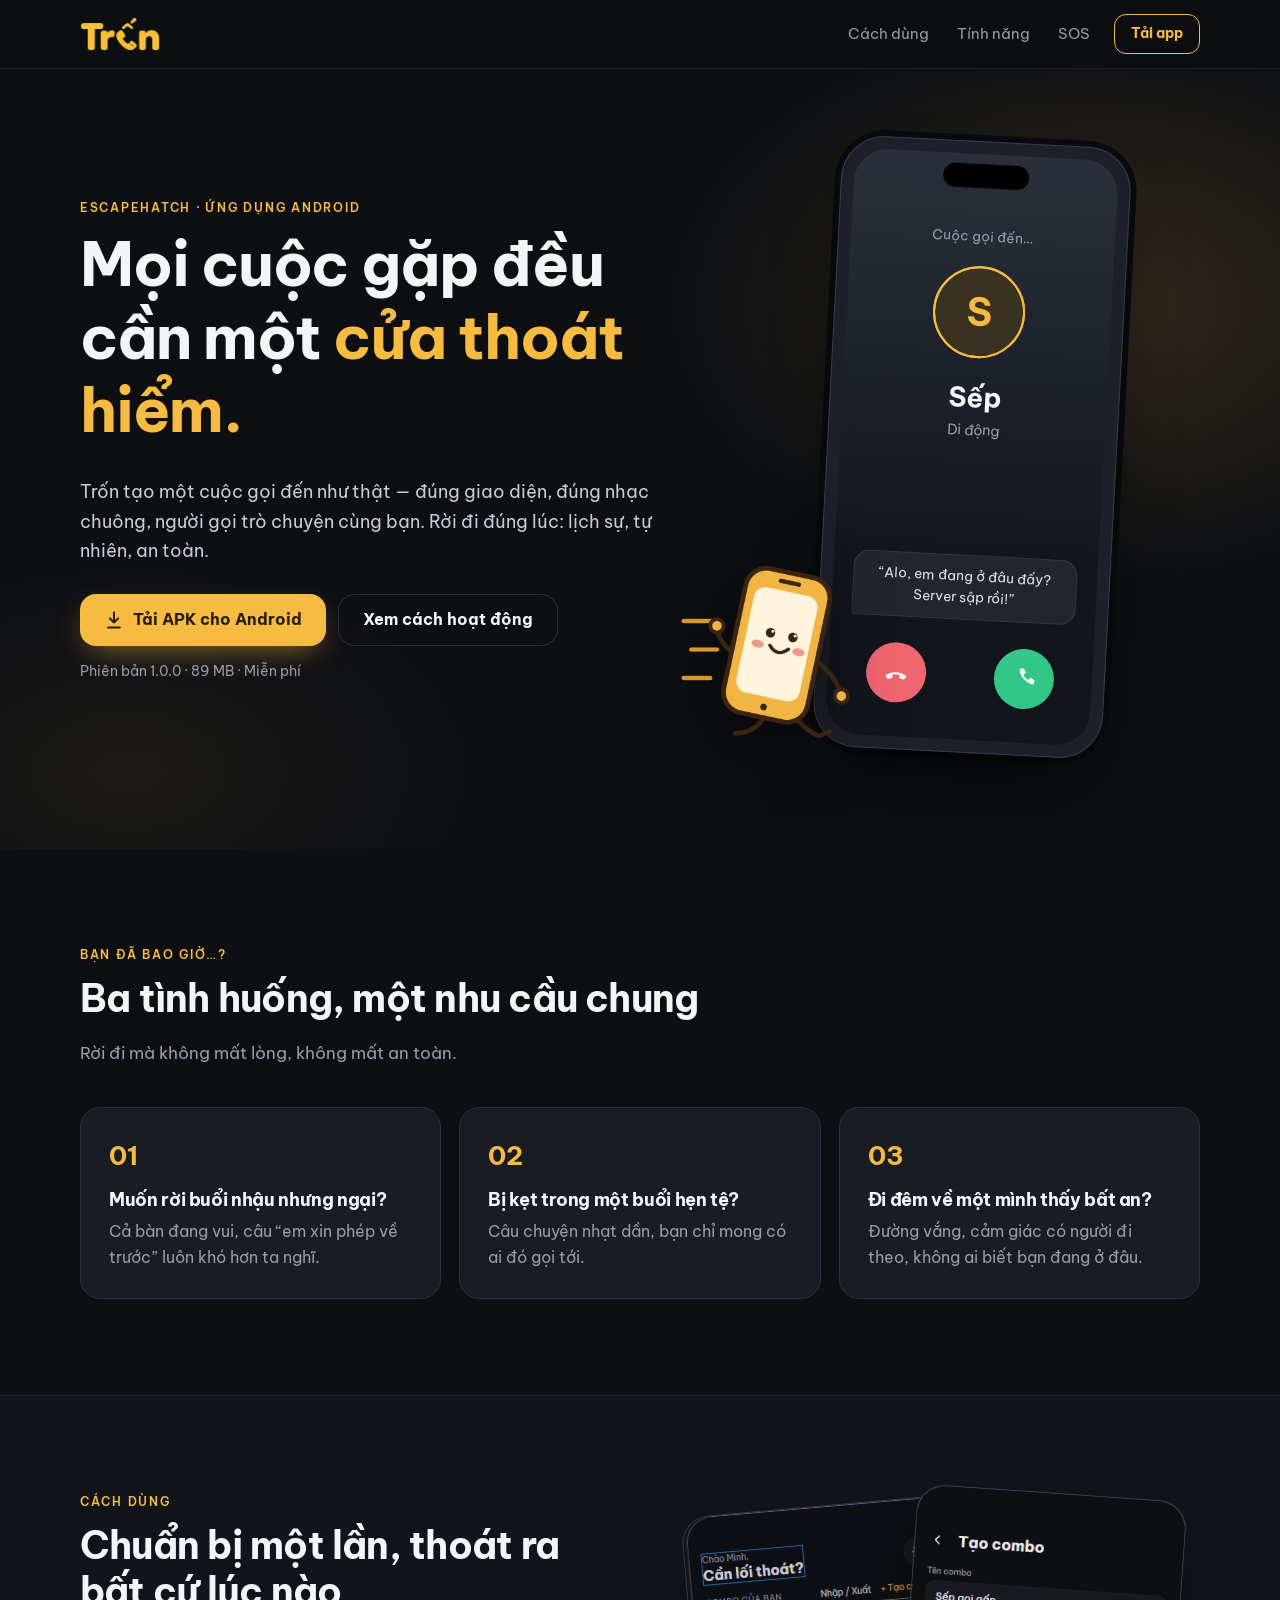
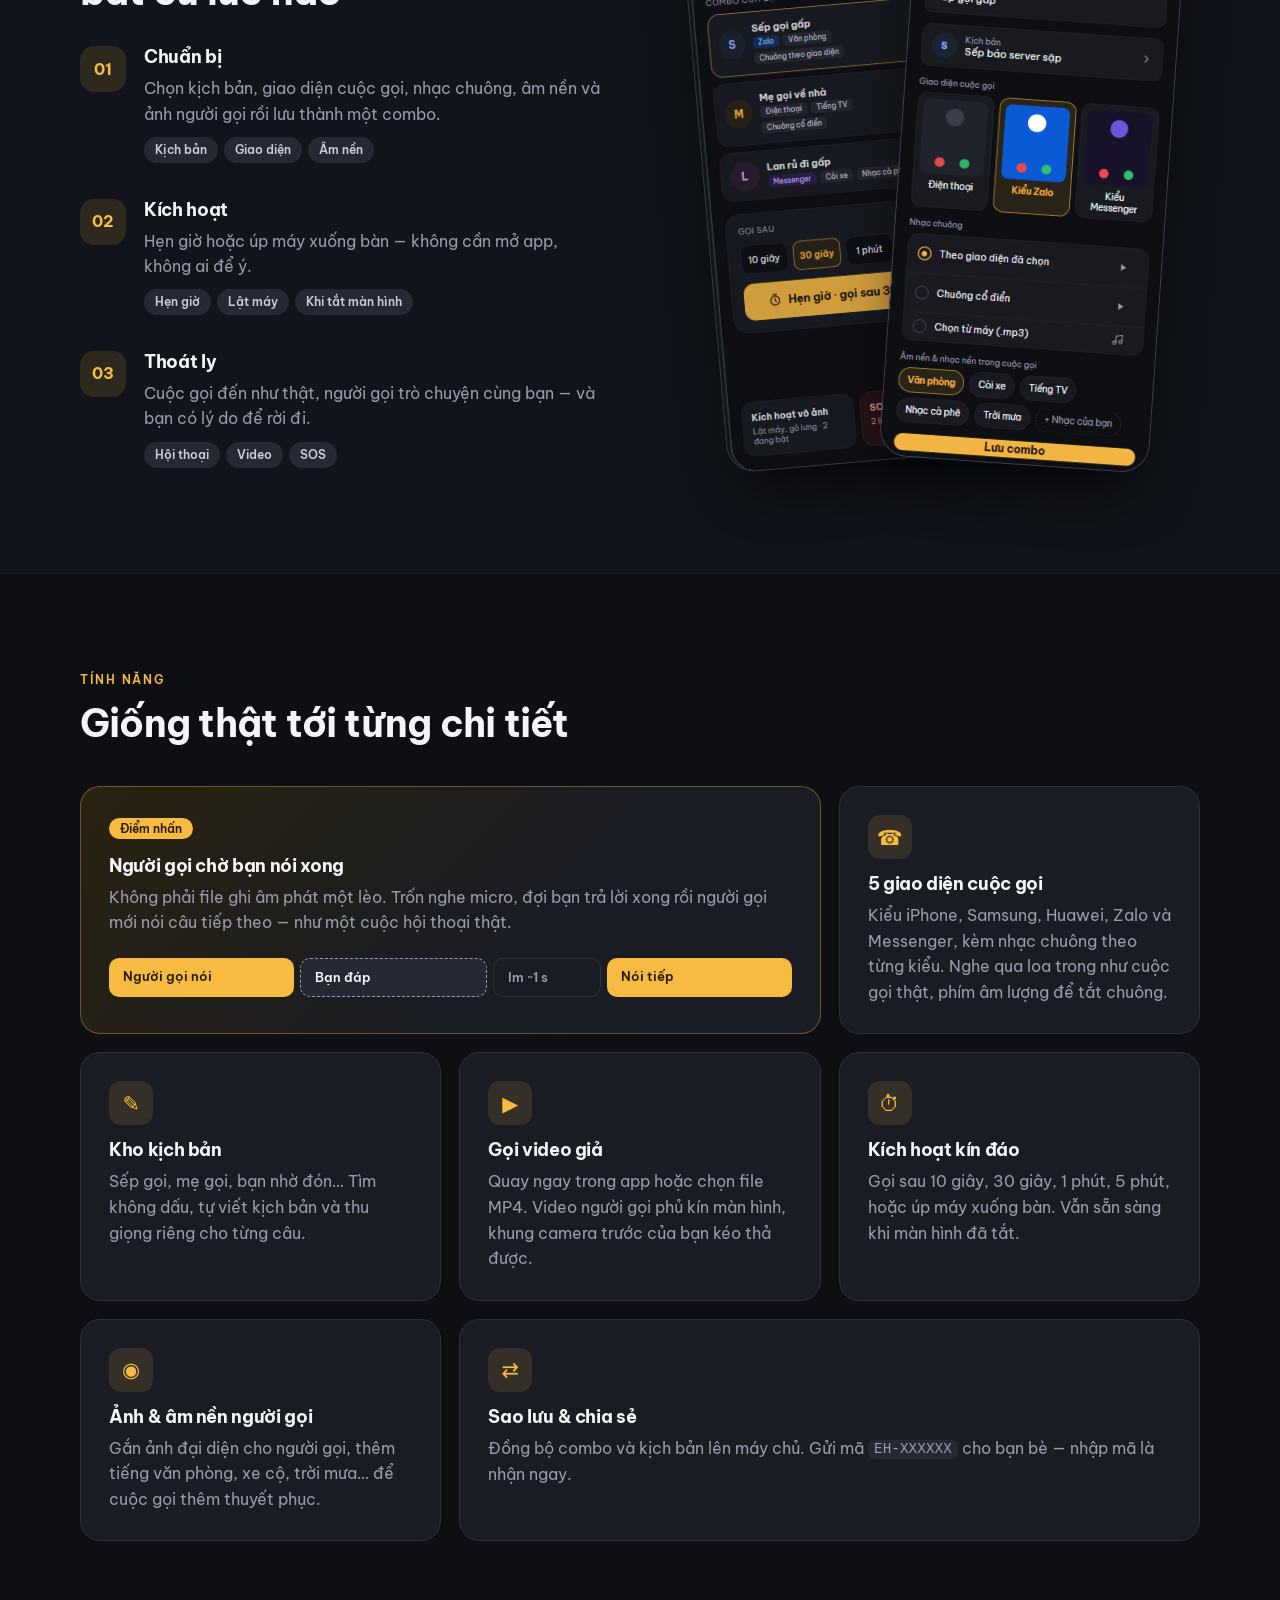
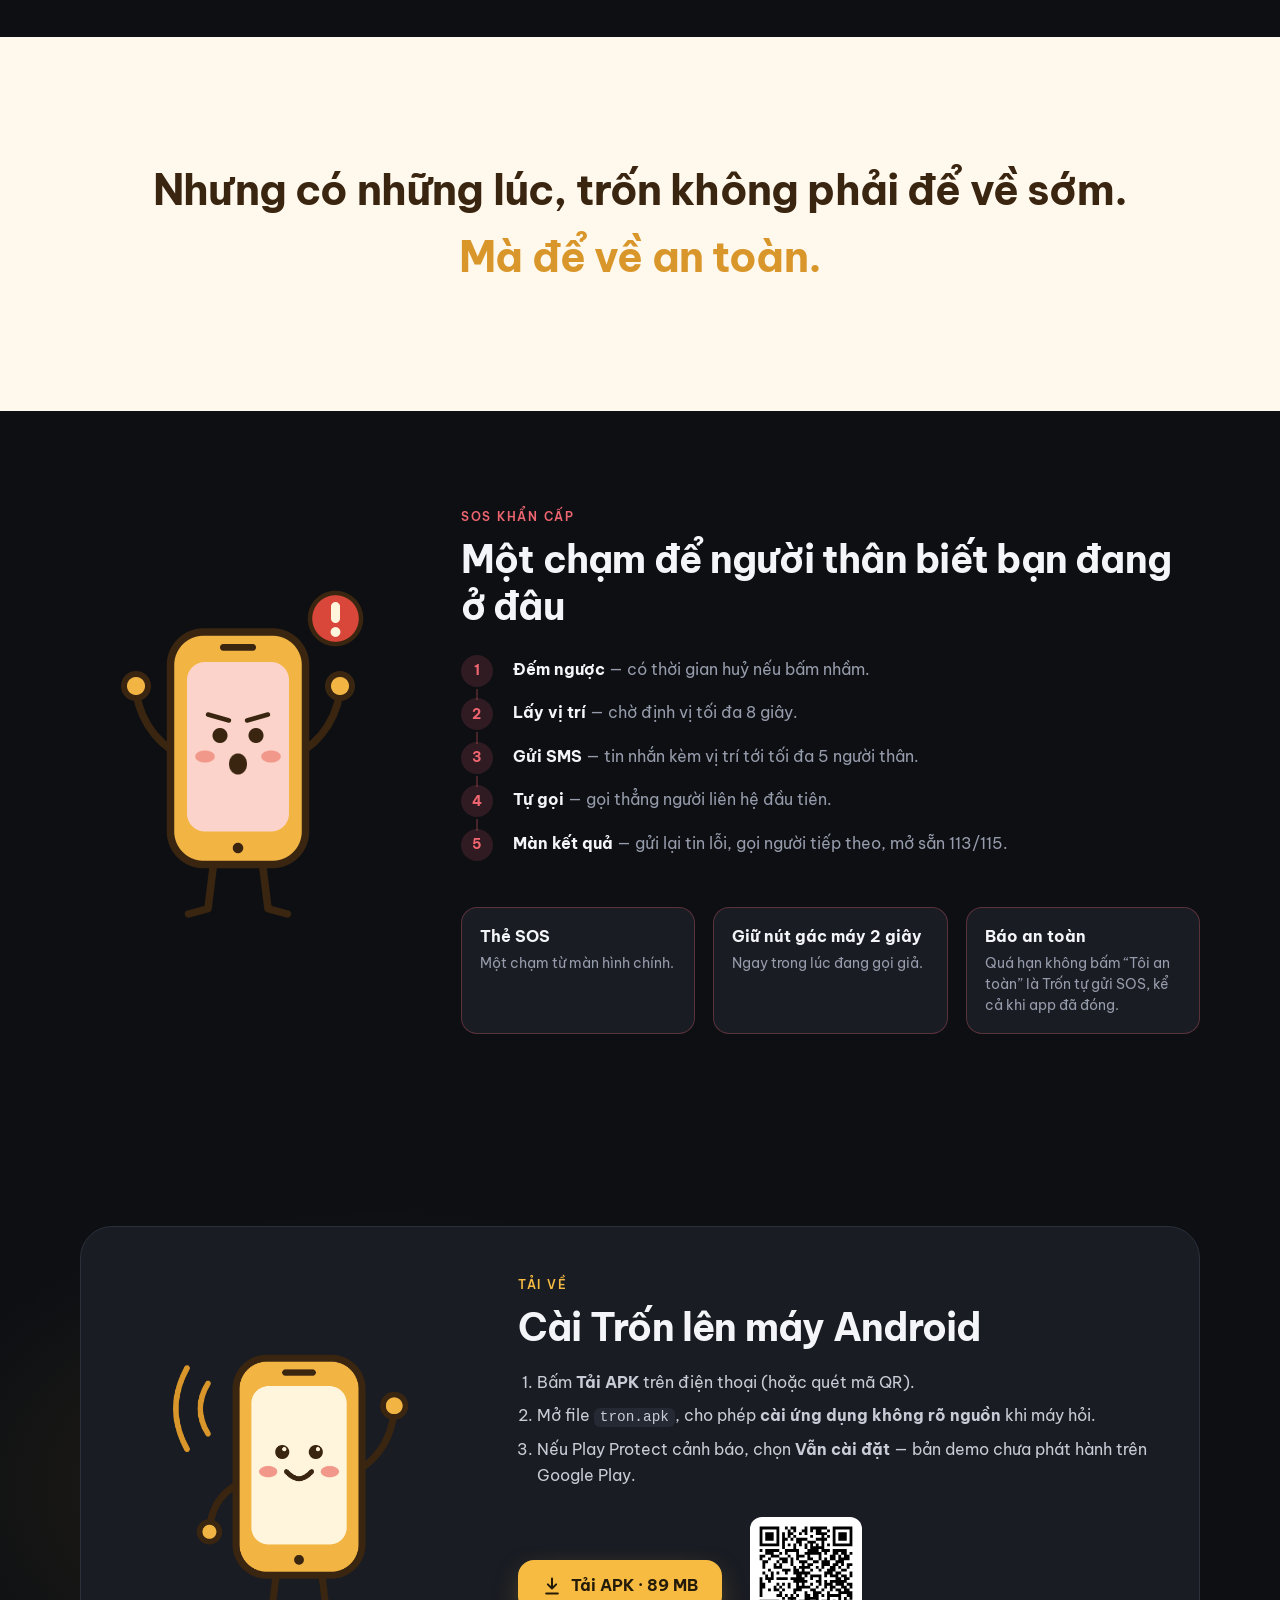
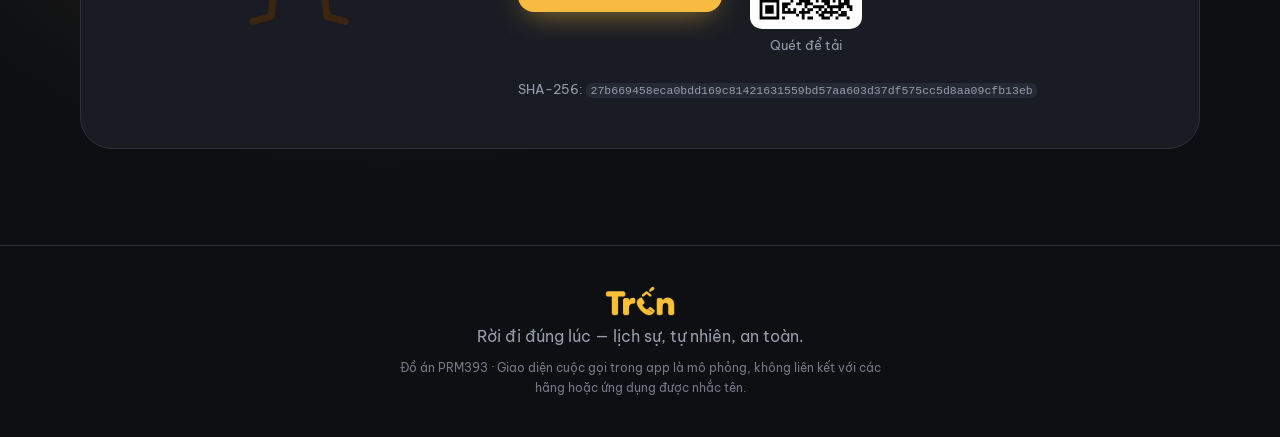
==== commit 5145d4ae: "Revert "Gộp codex/landing-theme-toggle vào main" This reverts commit a68732dfafac5dc58b977e426380594" ====
--- a/landing/index.html
+++ b/landing/index.html
@@ -10,15 +10,6 @@
   <meta property="og:description" content="Cuộc gọi giả như thật, người gọi chờ bạn nói xong mới nói tiếp, kèm SOS khẩn cấp.">
   <meta property="og:image" content="assets/img/mascot-wave.png">
   <link rel="icon" type="image/png" href="assets/img/icon.png">
-  <script>
-    // Chọn giao diện trước khi vẽ trang để không bị nháy: lựa chọn đã lưu, nếu chưa có thì theo máy.
-    (function () {
-      var saved = null;
-      try { saved = localStorage.getItem('tron-theme'); } catch (e) {}
-      var theme = saved || (matchMedia('(prefers-color-scheme: light)').matches ? 'light' : 'dark');
-      document.documentElement.dataset.theme = theme;
-    })();
-  </script>
   <link rel="stylesheet" href="styles.css">
 </head>
 <body>
@@ -30,10 +21,6 @@
         <a href="#tinh-nang">Tính năng</a>
         <a href="#sos">SOS</a>
       </nav>
-      <button type="button" class="theme-toggle" id="theme-toggle" aria-label="Đổi giao diện sáng/tối">
-        <svg class="i-moon" viewBox="0 0 24 24" aria-hidden="true"><path d="M20 14.5A8 8 0 0 1 9.5 4a8 8 0 1 0 10.5 10.5z"/></svg>
-        <svg class="i-sun" viewBox="0 0 24 24" aria-hidden="true"><circle cx="12" cy="12" r="4"/><path d="M12 2v2M12 20v2M4.9 4.9l1.4 1.4M17.7 17.7l1.4 1.4M2 12h2M20 12h2M4.9 19.1l1.4-1.4M17.7 6.3l1.4-1.4"/></svg>
-      </button>
       <a href="#tai-app" class="btn btn--outline btn--sm">Tải app</a>
     </div>
   </header>
@@ -259,29 +246,5 @@
       <p class="footer__small">Đồ án PRM393 · Giao diện cuộc gọi trong app là mô phỏng, không liên kết với các hãng hoặc ứng dụng được nhắc tên.</p>
     </div>
   </footer>
-  <script>
-    (function () {
-      var root = document.documentElement;
-      var meta = document.querySelector('meta[name="theme-color"]');
-      var btn = document.getElementById('theme-toggle');
-      function apply(theme, save) {
-        root.dataset.theme = theme;
-        meta.content = theme === 'light' ? '#FFF8EC' : '#0D0F13';
-        btn.setAttribute('aria-pressed', theme === 'light');
-        btn.title = theme === 'light' ? 'Chuyển sang giao diện tối' : 'Chuyển sang giao diện sáng';
-        if (save) { try { localStorage.setItem('tron-theme', theme); } catch (e) {} }
-      }
-      apply(root.dataset.theme, false);
-      btn.addEventListener('click', function () {
-        apply(root.dataset.theme === 'light' ? 'dark' : 'light', true);
-      });
-      // Chưa tự chọn thì đổi theo máy khi máy đổi chế độ.
-      matchMedia('(prefers-color-scheme: light)').addEventListener('change', function (e) {
-        var saved = null;
-        try { saved = localStorage.getItem('tron-theme'); } catch (err) {}
-        if (!saved) apply(e.matches ? 'light' : 'dark', false);
-      });
-    })();
-  </script>
 </body>
 </html>
--- a/landing/styles.css
+++ b/landing/styles.css
@@ -4,111 +4,26 @@
 @font-face { font-family: "Be Vietnam Pro"; src: url("assets/fonts/be-vietnam-pro-semibold.ttf") format("truetype"); font-weight: 600; font-display: swap; }
 @font-face { font-family: "Be Vietnam Pro"; src: url("assets/fonts/be-vietnam-pro-bold.ttf") format("truetype"); font-weight: 700 800; font-display: swap; }
 
-:root,
-[data-theme="dark"] {
+:root {
   --bg: #0d0f13;
   --surface: #191c23;
   --elevated: #252933;
   --border: #2b303b;
   --accent: #f8bb42;
-  --accent-hover: #ffc85c;
-  --accent-ink: #f8bb42;
-  --accent-soft: rgba(248, 187, 66, .12);
-  --accent-line: rgba(248, 187, 66, .5);
-  --glow: rgba(248, 187, 66, .16);
+  --accent-deep: #d9962a;
   --on-accent: #241b08;
+  --cream: #fff8ec;
   --text: #f4f5f8;
-  --text-soft: #c8ccd6;
   --muted: #969cab;
   --red: #ef6570;
-  --red-ink: #ef6570;
-  --red-soft: rgba(239, 101, 112, .15);
   --green: #33c787;
-  --nav-bg: rgba(13, 15, 19, .82);
-  --nav-border: rgba(43, 48, 59, .6);
-  --alt-bg: #11141a;
-  --alt-border: #1c2028;
-  --wide-from: #2a2210;
-  --shot-border: #3a3f4b;
-  --shadow: rgba(0, 0, 0, .85);
-  --interlude-bg: #fff8ec;
-  --interlude-text: #3a2510;
-  --interlude-accent: #d9962a;
-  color-scheme: dark;
   --radius: 20px;
-}
-
-/* Sáng: bộ màu kem / nâu / vàng của thương hiệu (slide thuyết trình, mascot). */
-[data-theme="light"] {
-  --bg: #fff8ec;
-  --surface: #ffffff;
-  --elevated: #f7e1b5;
-  --border: #efdfc2;
-  --accent: #f8bb42;
-  --accent-hover: #f2b544;
-  --accent-ink: #9a6510;
-  --accent-soft: rgba(242, 181, 68, .2);
-  --accent-line: rgba(217, 150, 42, .6);
-  --glow: rgba(248, 187, 66, .32);
-  --on-accent: #3a2510;
-  --text: #3a2510;
-  --text-soft: #5c4426;
-  --muted: #7d6849;
-  --red: #d9473a;
-  --red-ink: #c23a2e;
-  --red-soft: rgba(217, 71, 58, .12);
-  --green: #33c787;
-  --nav-bg: rgba(255, 248, 236, .86);
-  --nav-border: rgba(58, 37, 16, .1);
-  --alt-bg: #fcf0db;
-  --alt-border: #f3e3c6;
-  --wide-from: #fde3ae;
-  --shot-border: rgba(58, 37, 16, .25);
-  --shadow: rgba(92, 68, 38, .45);
-  --interlude-bg: #3a2510;
-  --interlude-text: #fff8ec;
-  --interlude-accent: #f8bb42;
-  color-scheme: light;
-}
-@media (prefers-color-scheme: light) {
-  :root:not([data-theme]) {
-    --bg: #fff8ec;
-    --surface: #ffffff;
-    --elevated: #f7e1b5;
-    --border: #efdfc2;
-    --accent: #f8bb42;
-    --accent-hover: #f2b544;
-    --accent-ink: #9a6510;
-    --accent-soft: rgba(242, 181, 68, .2);
-    --accent-line: rgba(217, 150, 42, .6);
-    --glow: rgba(248, 187, 66, .32);
-    --on-accent: #3a2510;
-    --text: #3a2510;
-    --text-soft: #5c4426;
-    --muted: #7d6849;
-    --red: #d9473a;
-    --red-ink: #c23a2e;
-    --red-soft: rgba(217, 71, 58, .12);
-    --green: #33c787;
-    --nav-bg: rgba(255, 248, 236, .86);
-    --nav-border: rgba(58, 37, 16, .1);
-    --alt-bg: #fcf0db;
-    --alt-border: #f3e3c6;
-    --wide-from: #fde3ae;
-    --shot-border: rgba(58, 37, 16, .25);
-    --shadow: rgba(92, 68, 38, .45);
-    --interlude-bg: #3a2510;
-    --interlude-text: #fff8ec;
-    --interlude-accent: #f8bb42;
-    color-scheme: light;
-  }
 }
 
 * { box-sizing: border-box; }
 html { scroll-behavior: smooth; }
 body {
   margin: 0;
-  transition: background-color .25s, color .25s;
   background: var(--bg);
   color: var(--text);
   font-family: "Be Vietnam Pro", Roboto, system-ui, sans-serif;
@@ -130,8 +45,7 @@
 h2 { font-size: clamp(1.6rem, 3.4vw, 2.4rem); font-weight: 800; }
 h3 { font-size: 1.1rem; font-weight: 700; }
 p { margin: 0 0 1em; }
-.accent { color: var(--accent-ink); }
-[data-theme="light"] h1 .accent { color: #d9962a; }
+.accent { color: var(--accent); }
 
 .wrap { width: min(1120px, 100% - 40px); margin-inline: auto; }
 
@@ -140,10 +54,10 @@
   font-weight: 600;
   letter-spacing: .14em;
   text-transform: uppercase;
-  color: var(--accent-ink);
+  color: var(--accent);
   margin-bottom: .8em;
 }
-.eyebrow--red { color: var(--red-ink); }
+.eyebrow--red { color: var(--red); }
 
 /* Buttons */
 .btn {
@@ -160,11 +74,11 @@
 }
 .btn:hover { transform: translateY(-2px); }
 .btn svg { width: 20px; height: 20px; fill: none; stroke: currentColor; stroke-width: 2.4; stroke-linecap: round; stroke-linejoin: round; }
-.btn--primary { background: var(--accent); color: var(--on-accent); box-shadow: 0 10px 30px -10px var(--accent-line); }
-.btn--primary:hover { background: var(--accent-hover); }
+.btn--primary { background: var(--accent); color: var(--on-accent); box-shadow: 0 10px 30px -10px rgba(248, 187, 66, .6); }
+.btn--primary:hover { background: #ffc85c; }
 .btn--ghost { color: var(--text); border: 1px solid var(--border); }
 .btn--ghost:hover { border-color: var(--muted); }
-.btn--outline { color: var(--accent-ink); border: 1.5px solid var(--accent-line); }
+.btn--outline { color: var(--accent); border: 1.5px solid var(--accent); }
 .btn--sm { min-height: 40px; padding: 0 1.1em; border-radius: 12px; font-size: .9rem; }
 
 /* Nav */
@@ -172,9 +86,9 @@
   position: sticky;
   top: 0;
   z-index: 10;
-  background: var(--nav-bg);
+  background: rgba(13, 15, 19, .82);
   backdrop-filter: blur(12px);
-  border-bottom: 1px solid var(--nav-border);
+  border-bottom: 1px solid rgba(43, 48, 59, .6);
 }
 .nav__inner { display: flex; align-items: center; gap: 24px; height: 68px; }
 .nav__logo img { height: 34px; width: auto; }
@@ -188,11 +102,11 @@
   overflow: hidden;
   padding: 72px 0 96px;
   background:
-    radial-gradient(600px 400px at 85% 30%, var(--glow), transparent 70%),
-    radial-gradient(500px 300px at 10% 90%, var(--accent-soft), transparent 70%);
+    radial-gradient(600px 400px at 85% 30%, rgba(248, 187, 66, .16), transparent 70%),
+    radial-gradient(500px 300px at 10% 90%, rgba(248, 187, 66, .06), transparent 70%);
 }
 .hero__inner { display: grid; grid-template-columns: 1.15fr .85fr; gap: 48px; align-items: center; }
-.lead { font-size: 1.15rem; color: var(--text-soft); max-width: 34em; }
+.lead { font-size: 1.15rem; color: #c8ccd6; max-width: 34em; }
 .hero__cta { display: flex; flex-wrap: wrap; gap: 12px; margin: 28px 0 14px; }
 .hero__meta { font-size: .88rem; color: var(--muted); }
 
@@ -209,9 +123,6 @@
 @keyframes bob { 50% { transform: translateY(-10px) rotate(-2deg); } }
 
 .phone {
-  --text: #f4f5f8;
-  --muted: #969cab;
-  color: var(--text);
   width: 290px;
   aspect-ratio: 9 / 19;
   border-radius: 44px;
@@ -268,25 +179,9 @@
 .call__btn--green svg { transform: rotate(-135deg); }
 @keyframes shake { 0%, 60%, 100% { transform: none; } 65%, 75%, 85% { transform: rotate(-12deg); } 70%, 80%, 90% { transform: rotate(12deg); } }
 
-/* Nút đổi giao diện sáng/tối */
-.theme-toggle {
-  width: 40px; height: 40px; border-radius: 12px;
-  display: grid; place-items: center;
-  background: transparent; color: var(--text);
-  border: 1px solid var(--border);
-  cursor: pointer;
-  transition: border-color .15s, background .15s;
-}
-.theme-toggle:hover { border-color: var(--accent-line); background: var(--accent-soft); }
-.theme-toggle svg { width: 20px; height: 20px; fill: none; stroke: currentColor; stroke-width: 2; stroke-linecap: round; stroke-linejoin: round; }
-.theme-toggle .i-sun { display: none; }
-[data-theme="dark"] .theme-toggle .i-sun { display: block; }
-[data-theme="dark"] .theme-toggle .i-moon { display: none; }
-[data-theme="light"] .phone { box-shadow: 0 40px 80px -30px var(--shadow), 0 0 0 6px #3a2510; }
-
 /* Sections */
 .section { padding: 96px 0; }
-.section--alt { background: var(--alt-bg); border-block: 1px solid var(--alt-border); }
+.section--alt { background: #11141a; border-block: 1px solid #1c2028; }
 .section__lead { color: var(--muted); font-size: 1.05rem; margin-bottom: 40px; }
 
 .grid { display: grid; gap: 18px; }
@@ -299,9 +194,9 @@
   padding: 28px;
   transition: border-color .2s, transform .2s;
 }
-.card:hover { border-color: var(--accent-line); transform: translateY(-3px); }
+.card:hover { border-color: rgba(248, 187, 66, .5); transform: translateY(-3px); }
 .card p { color: var(--muted); margin: 0; }
-.card__num { display: block; color: var(--accent-ink); font-weight: 800; font-size: 1.6rem; margin-bottom: 12px; }
+.card__num { display: block; color: var(--accent); font-weight: 800; font-size: 1.6rem; margin-bottom: 12px; }
 
 .split { display: grid; grid-template-columns: 1fr 1fr; gap: 64px; align-items: center; }
 
@@ -310,35 +205,35 @@
 .steps__num {
   flex: none; width: 46px; height: 46px; border-radius: 14px;
   display: grid; place-items: center;
-  background: var(--accent-soft); color: var(--accent-ink); font-weight: 800;
+  background: rgba(248, 187, 66, .12); color: var(--accent); font-weight: 800;
 }
 .steps p { color: var(--muted); margin-bottom: .6em; }
 .chips { display: flex; flex-wrap: wrap; gap: 6px; }
 .chips span, .tag {
   font-size: .78rem; font-weight: 600;
   padding: 3px 11px; border-radius: 999px;
-  background: var(--elevated); color: var(--text-soft);
+  background: var(--elevated); color: #c8ccd6;
 }
 .tag--gold { background: var(--accent); color: var(--on-accent); }
 
 .shots { position: relative; height: 560px; }
 .shot {
   position: absolute; width: 270px; border-radius: 28px;
-  border: 1px solid var(--shot-border);
-  box-shadow: 0 30px 60px -20px var(--shadow);
+  border: 1px solid #3a3f4b;
+  box-shadow: 0 30px 60px -20px rgba(0, 0, 0, .85);
 }
 .shot--back { left: 6%; top: 0; transform: rotate(-5deg); opacity: .85; }
 .shot--front { right: 6%; bottom: 0; transform: rotate(4deg); }
 
 /* Features */
 .features { margin-top: 40px; }
-.feature--wide { grid-column: span 2; background: linear-gradient(135deg, var(--wide-from) 0%, var(--surface) 60%); border-color: var(--accent-line); }
+.feature--wide { grid-column: span 2; background: linear-gradient(135deg, #2a2210 0%, var(--surface) 60%); border-color: rgba(248, 187, 66, .35); }
 .feature--span2 { grid-column: span 2; }
 .feature h3 { margin-top: 14px; }
 .icon {
   width: 44px; height: 44px; border-radius: 12px;
   display: grid; place-items: center;
-  background: var(--accent-soft); color: var(--accent-ink); font-size: 1.3rem;
+  background: rgba(248, 187, 66, .12); color: var(--accent); font-size: 1.3rem;
 }
 .wave { display: flex; gap: 6px; margin-top: 22px; flex-wrap: wrap; }
 .wave__seg { padding: 8px 14px; border-radius: 10px; font-size: .82rem; font-weight: 600; }
@@ -350,11 +245,11 @@
 .interlude {
   padding: 120px 0;
   text-align: center;
-  background: var(--interlude-bg);
-  color: var(--interlude-text);
+  background: var(--cream);
+  color: #3a2510;
 }
 .interlude p { font-size: clamp(1.5rem, 3.6vw, 2.6rem); font-weight: 700; margin: 0; letter-spacing: -.02em; }
-.interlude .accent { color: var(--interlude-accent); }
+.interlude .accent { color: var(--accent-deep); }
 
 /* SOS */
 .split--sos { grid-template-columns: .6fr 1.4fr; }
@@ -372,28 +267,28 @@
   position: absolute; left: 0; top: -2px;
   width: 32px; height: 32px; border-radius: 50%;
   display: grid; place-items: center;
-  background: var(--red-soft); color: var(--red-ink); font-weight: 700; font-size: .9rem;
+  background: rgba(239, 101, 112, .15); color: var(--red); font-weight: 700; font-size: .9rem;
 }
 .timeline li:not(:last-child)::after {
   content: ""; position: absolute; left: 15px; top: 32px; bottom: 0;
-  width: 2px; background: var(--red-soft);
+  width: 2px; background: rgba(239, 101, 112, .25);
 }
 .mini {
-  background: var(--surface); border: 1px solid var(--red-soft);
+  background: var(--surface); border: 1px solid rgba(239, 101, 112, .3);
   border-radius: 16px; padding: 16px 18px;
   display: flex; flex-direction: column; gap: 4px;
 }
 .mini span { color: var(--muted); font-size: .88rem; line-height: 1.5; }
 
 /* Download */
-.download { background: radial-gradient(700px 400px at 30% 50%, var(--glow), transparent 70%); }
+.download { background: radial-gradient(700px 400px at 30% 50%, rgba(248, 187, 66, .12), transparent 70%); }
 .download__inner {
   display: grid; grid-template-columns: .7fr 1.3fr; gap: 48px; align-items: center;
   background: var(--surface); border: 1px solid var(--border);
   border-radius: 32px; padding: 48px;
 }
 .download__mascot { width: 100%; max-width: 280px; justify-self: center; }
-.install { color: var(--text-soft); padding-left: 1.2em; margin: 18px 0 28px; }
+.install { color: #c8ccd6; padding-left: 1.2em; margin: 18px 0 28px; }
 .install li { margin-bottom: .5em; }
 .download__row { display: flex; align-items: center; gap: 28px; flex-wrap: wrap; }
 .qr { margin: 0; text-align: center; }
@@ -422,8 +317,7 @@
 }
 @media (max-width: 600px) {
   .nav__links { display: none; }
-  .nav__inner { gap: 10px; }
-  .theme-toggle { margin-left: auto; }
+  .nav__inner { justify-content: space-between; }
   .grid--3 { grid-template-columns: 1fr; }
   .feature--wide { grid-column: auto; }
   .section { padding: 72px 0; }
